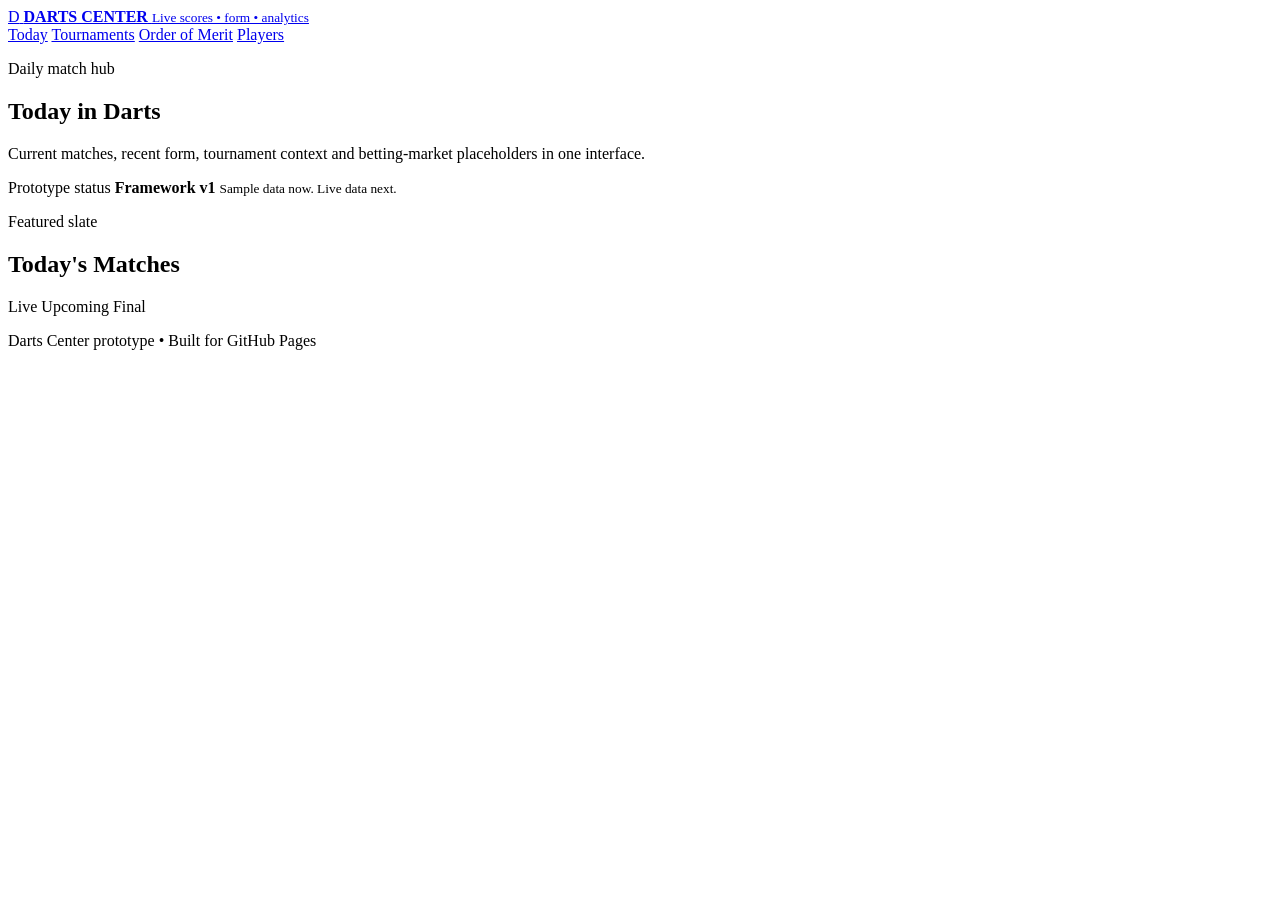
==== index.html @ 0e16e3e3 "Add initial Today dashboard page" ====
<!DOCTYPE html>
<html lang="en">
<head>
  <meta charset="UTF-8" />
  <meta name="viewport" content="width=device-width, initial-scale=1.0" />
  <title>Darts Center</title>
  <link rel="preconnect" href="https://fonts.googleapis.com">
  <link rel="preconnect" href="https://fonts.gstatic.com" crossorigin>
  <link href="https://fonts.googleapis.com/css2?family=Barlow+Condensed:wght@500;600;700;800&family=Inter:wght@400;500;600;700&display=swap" rel="stylesheet">
  <link rel="stylesheet" href="css/style.css" />
</head>
<body>
  <div class="site-shell">
    <header class="topbar">
      <a class="brand" href="index.html">
        <span class="brand-mark">D</span>
        <span>
          <strong>DARTS CENTER</strong>
          <small>Live scores • form • analytics</small>
        </span>
      </a>
      <nav class="main-nav" aria-label="Primary">
        <a class="active" href="index.html">Today</a>
        <a href="tournaments.html">Tournaments</a>
        <a href="rankings.html">Order of Merit</a>
        <a href="players.html">Players</a>
      </nav>
    </header>

    <main>
      <section class="hero">
        <div>
          <p class="eyebrow">Daily match hub</p>
          <h1>Today in Darts</h1>
          <p class="hero-copy">Current matches, recent form, tournament context and betting-market placeholders in one interface.</p>
        </div>
        <div class="hero-panel">
          <span class="hero-label">Prototype status</span>
          <strong>Framework v1</strong>
          <small>Sample data now. Live data next.</small>
        </div>
      </section>

      <section class="summary-strip" id="summaryStrip"></section>

      <section class="section-heading">
        <div>
          <p class="eyebrow">Featured slate</p>
          <h2>Today's Matches</h2>
        </div>
        <div class="legend">
          <span><i class="dot live"></i> Live</span>
          <span><i class="dot upcoming"></i> Upcoming</span>
          <span><i class="dot final"></i> Final</span>
        </div>
      </section>

      <section id="matchesContainer" class="matches-grid" aria-live="polite"></section>
    </main>

    <footer class="footer">
      <p>Darts Center prototype • Built for GitHub Pages</p>
    </footer>
  </div>

  <script src="js/data.js"></script>
  <script src="js/app.js"></script>
</body>
</html>
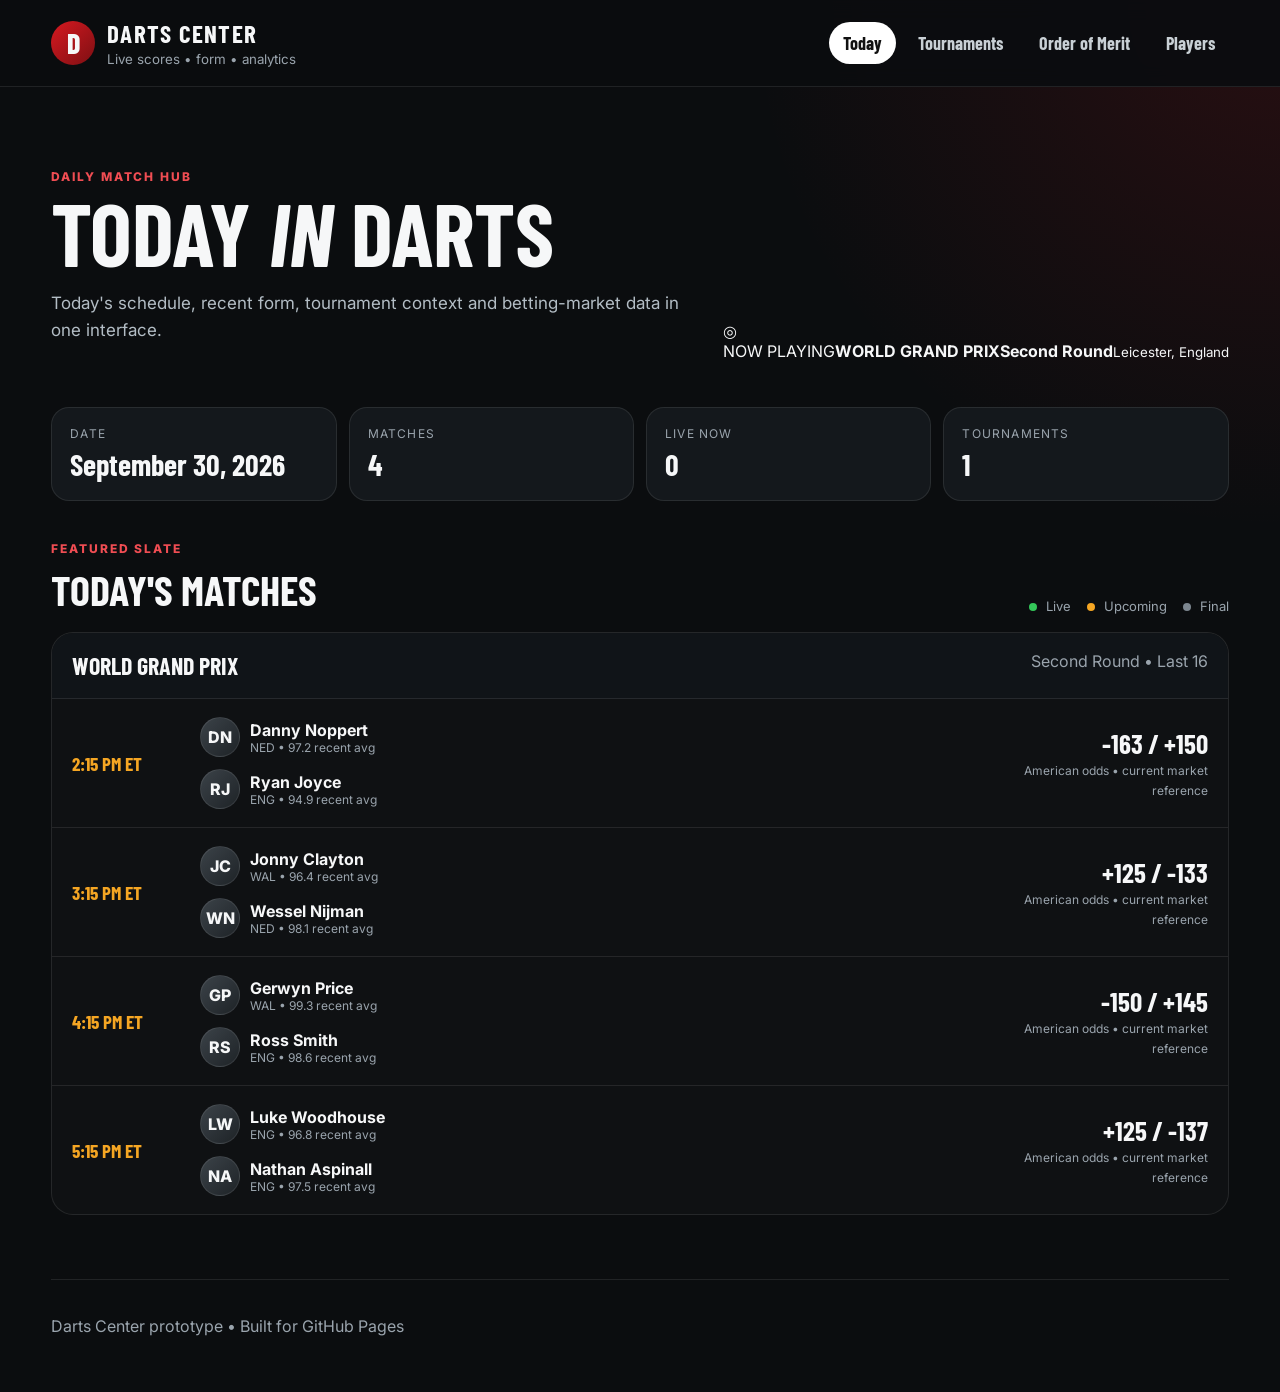
==== commit a6ebad58: "Upgrade Today page broadcast layout" ====
--- a/index.html
+++ b/index.html
@@ -1,69 +1,5 @@
 <!DOCTYPE html>
-<html lang="en">
-<head>
-  <meta charset="UTF-8" />
-  <meta name="viewport" content="width=device-width, initial-scale=1.0" />
-  <title>Darts Center</title>
-  <link rel="preconnect" href="https://fonts.googleapis.com">
-  <link rel="preconnect" href="https://fonts.gstatic.com" crossorigin>
-  <link href="https://fonts.googleapis.com/css2?family=Barlow+Condensed:wght@500;600;700;800&family=Inter:wght@400;500;600;700&display=swap" rel="stylesheet">
-  <link rel="stylesheet" href="css/style.css" />
-</head>
-<body>
-  <div class="site-shell">
-    <header class="topbar">
-      <a class="brand" href="index.html">
-        <span class="brand-mark">D</span>
-        <span>
-          <strong>DARTS CENTER</strong>
-          <small>Live scores • form • analytics</small>
-        </span>
-      </a>
-      <nav class="main-nav" aria-label="Primary">
-        <a class="active" href="index.html">Today</a>
-        <a href="tournaments.html">Tournaments</a>
-        <a href="rankings.html">Order of Merit</a>
-        <a href="players.html">Players</a>
-      </nav>
-    </header>
-
-    <main>
-      <section class="hero">
-        <div>
-          <p class="eyebrow">Daily match hub</p>
-          <h1>Today in Darts</h1>
-          <p class="hero-copy">Current matches, recent form, tournament context and betting-market placeholders in one interface.</p>
-        </div>
-        <div class="hero-panel">
-          <span class="hero-label">Prototype status</span>
-          <strong>Framework v1</strong>
-          <small>Sample data now. Live data next.</small>
-        </div>
-      </section>
-
-      <section class="summary-strip" id="summaryStrip"></section>
-
-      <section class="section-heading">
-        <div>
-          <p class="eyebrow">Featured slate</p>
-          <h2>Today's Matches</h2>
-        </div>
-        <div class="legend">
-          <span><i class="dot live"></i> Live</span>
-          <span><i class="dot upcoming"></i> Upcoming</span>
-          <span><i class="dot final"></i> Final</span>
-        </div>
-      </section>
-
-      <section id="matchesContainer" class="matches-grid" aria-live="polite"></section>
-    </main>
-
-    <footer class="footer">
-      <p>Darts Center prototype • Built for GitHub Pages</p>
-    </footer>
-  </div>
-
-  <script src="js/data.js"></script>
-  <script src="js/app.js"></script>
-</body>
-</html>
+<html lang="en"><head><meta charset="UTF-8"><meta name="viewport" content="width=device-width,initial-scale=1.0"><title>Darts Center</title><link rel="preconnect" href="https://fonts.googleapis.com"><link rel="preconnect" href="https://fonts.gstatic.com" crossorigin><link href="https://fonts.googleapis.com/css2?family=Barlow+Condensed:wght@500;600;700;800&family=Inter:wght@400;500;600;700&display=swap" rel="stylesheet"><link rel="stylesheet" href="css/style.css"></head>
+<body><div class="site-shell"><header class="topbar"><a class="brand" href="index.html"><span class="brand-mark">D</span><span><strong>DARTS CENTER</strong><small>Live scores • form • analytics</small></span></a><nav class="main-nav"><a class="active" href="index.html">Today</a><a href="tournaments.html">Tournaments</a><a href="rankings.html">Order of Merit</a><a href="players.html">Players</a></nav></header>
+<main><section class="hero hero-upgraded"><div class="hero-copy-block"><p class="eyebrow">Daily match hub</p><h1>Today <em>in</em> Darts</h1><p class="hero-copy">Today's schedule, recent form, tournament context and betting-market data in one interface.</p></div><div class="event-card"><div class="event-icon">◎</div><div><span>NOW PLAYING</span><strong>WORLD GRAND PRIX</strong><b>Second Round</b><small>Leicester, England</small></div></div></section>
+<section class="summary-strip" id="summaryStrip"></section><section class="section-heading"><div><p class="eyebrow">Featured slate</p><h2>Today's Matches</h2></div><div class="legend"><span><i class="dot live"></i> Live</span><span><i class="dot upcoming"></i> Upcoming</span><span><i class="dot final"></i> Final</span></div></section><section id="matchesContainer" class="matches-grid" aria-live="polite"></section></main><footer class="footer"><p>Darts Center prototype • Built for GitHub Pages</p></footer></div><script src="js/data.js"></script><script src="js/app.js"></script></body></html>
--- a/css/style.css
+++ b/css/style.css
@@ -0,0 +1,24 @@
+:root {
+  --bg: #0b0d0f; --panel: #14181c; --panel-2: #1a2025; --text: #f6f7f8; --muted: #9aa4ad;
+  --red: #d71920; --green: #34c759; --amber: #f5a623; --line: rgba(255,255,255,0.09);
+}
+* { box-sizing: border-box; }
+body { margin:0; background: radial-gradient(circle at top right, rgba(215,25,32,.14), transparent 28%), var(--bg); color:var(--text); font-family:Inter, sans-serif; }
+a { color:inherit; text-decoration:none; }.site-shell { min-height:100vh; }
+.topbar { position:sticky; top:0; z-index:10; display:flex; justify-content:space-between; gap:28px; align-items:center; padding:18px 4vw; background:rgba(11,13,15,.94); backdrop-filter:blur(10px); border-bottom:1px solid var(--line); }
+.brand { display:flex; align-items:center; gap:12px; }.brand-mark { display:grid; place-items:center; width:44px; height:44px; border-radius:50%; background:linear-gradient(135deg,var(--red),#7d0f13); font-family:'Barlow Condensed'; font-size:28px; font-weight:800; }
+.brand strong { display:block; font-family:'Barlow Condensed'; font-size:25px; letter-spacing:.05em; }.brand small { color:var(--muted); }
+.main-nav { display:flex; gap:8px; flex-wrap:wrap; }.main-nav a { padding:10px 14px; border-radius:999px; color:#c9d0d5; font-family:'Barlow Condensed'; font-weight:700; font-size:18px; }.main-nav a:hover,.main-nav a.active { background:#fff; color:#111; }
+main { width:min(1180px,92vw); margin:0 auto; padding:48px 0 64px; }.hero { display:grid; grid-template-columns:1fr auto; gap:28px; align-items:end; padding:34px 0 28px; }
+.eyebrow { margin:0 0 8px; color:#f04d53; text-transform:uppercase; letter-spacing:.16em; font-size:12px; font-weight:800; } h1,h2,h3 { font-family:'Barlow Condensed'; margin:0; } h1 { font-size:clamp(48px,8vw,88px); line-height:.92; text-transform:uppercase; } h2 { font-size:42px; text-transform:uppercase; }
+.hero-copy { max-width:720px; color:#b3bdc5; font-size:17px; line-height:1.6; }.hero-panel { min-width:220px; padding:20px; border:1px solid var(--line); border-radius:20px; background:linear-gradient(145deg,#171c20,#101316); box-shadow:0 20px 60px rgba(0,0,0,.25); }.hero-panel span,.hero-panel small { display:block; color:var(--muted); }.hero-panel strong { display:block; margin:6px 0; font-size:22px; }
+.summary-strip { display:grid; grid-template-columns:repeat(4,1fr); gap:12px; margin:18px 0 40px; }.summary-card { padding:18px; background:var(--panel); border:1px solid var(--line); border-radius:18px; }.summary-card span { display:block; color:var(--muted); font-size:12px; text-transform:uppercase; letter-spacing:.1em; }.summary-card strong { display:block; margin-top:5px; font-family:'Barlow Condensed'; font-size:30px; }
+.section-heading { display:flex; justify-content:space-between; align-items:end; gap:20px; margin-bottom:18px; }.legend { display:flex; gap:16px; color:var(--muted); font-size:13px; }.dot { display:inline-block; width:8px; height:8px; border-radius:50%; margin-right:5px; }.dot.live{background:var(--green)}.dot.upcoming{background:var(--amber)}.dot.final{background:#7d8790}
+.matches-grid { display:grid; gap:18px; }.tournament-block { background:rgba(255,255,255,.02); border:1px solid var(--line); border-radius:22px; overflow:hidden; }.tournament-head { display:flex; justify-content:space-between; gap:20px; padding:18px 20px; background:#101418; border-bottom:1px solid var(--line); }.tournament-head strong { font-family:'Barlow Condensed'; font-size:24px; text-transform:uppercase; }.tournament-head span { color:var(--muted); }
+.match-card { display:grid; grid-template-columns:110px 1fr 190px; gap:18px; align-items:center; padding:18px 20px; border-top:1px solid var(--line); transition:.2s ease; cursor:pointer; }.match-card:first-of-type { border-top:0; }.match-card:hover { background:rgba(255,255,255,.035); }.match-card.open { background:rgba(255,255,255,.025); }
+.status { font-family:'Barlow Condensed'; font-size:19px; font-weight:700; text-transform:uppercase; }.status.live{color:var(--green)}.status.upcoming{color:var(--amber)}.status.final{color:#aab2b8}.players { display:grid; gap:12px; }.player-row { display:grid; grid-template-columns:40px 1fr auto; align-items:center; gap:10px; }.avatar { width:40px; height:40px; border-radius:50%; display:grid; place-items:center; background:linear-gradient(135deg,#3b4248,#1e2327); font-weight:800; border:1px solid var(--line); }.player-name { font-weight:700; }.player-meta { color:var(--muted); font-size:12px; }.score { font-family:'Barlow Condensed'; font-size:28px; font-weight:800; }.market { text-align:right; }.market strong { display:block; font-family:'Barlow Condensed'; font-size:27px; }.market span { color:var(--muted); font-size:12px; }
+.details { grid-column:1/-1; display:none; margin-top:10px; padding:20px; border-radius:18px; background:linear-gradient(145deg,#171d22,#111519); border:1px solid var(--line); }.match-card.open .details { display:block; animation:reveal .2s ease; } @keyframes reveal { from { opacity:0; transform:translateY(-5px) } to { opacity:1; transform:none } }
+.trend-panel { margin-bottom:18px; }.trend-head { display:flex; justify-content:space-between; gap:16px; align-items:end; margin-bottom:10px; }.trend-kicker { color:#ef4b52; font-size:10px; letter-spacing:.16em; font-weight:800; }.trend-head h3 { font-size:27px; text-transform:uppercase; }.trend-note { color:var(--muted); font-size:11px; }.chart-wrap { width:100%; height:260px; border-radius:14px; background:#0d1114; border:1px solid var(--line); overflow:hidden; padding:4px; }.chart-wrap canvas { width:100%; height:260px; display:block; }.chart-legend { display:flex; gap:20px; margin-top:10px; color:#bac2c8; font-size:12px; }.series-dot { display:inline-block; width:9px; height:9px; border-radius:50%; margin-right:6px; }.series-one { background:#ef3e46; }.series-two { background:#f2c14e; }
+.form-grid { display:grid; grid-template-columns:repeat(2,1fr); gap:18px; }.form-box { padding:14px; border:1px solid var(--line); border-radius:14px; }.form-box h4 { margin:0 0 10px; }.form-line { display:flex; gap:7px; flex-wrap:wrap; }.pill { padding:7px 9px; border-radius:999px; background:#0f1215; border:1px solid var(--line); font-size:12px; }
+.footer { width:min(1180px,92vw); margin:0 auto; padding:20px 0 40px; color:var(--muted); border-top:1px solid var(--line); }.placeholder { padding:44px 0; }.placeholder-card { padding:28px; border:1px dashed rgba(255,255,255,.2); border-radius:18px; color:var(--muted); background:rgba(255,255,255,.02); }
+@media (max-width:780px){.topbar{align-items:flex-start;flex-direction:column}.hero{grid-template-columns:1fr}.summary-strip{grid-template-columns:repeat(2,1fr)}.match-card{grid-template-columns:80px 1fr}.market{grid-column:2;text-align:left}.form-grid{grid-template-columns:1fr}.section-heading{align-items:flex-start;flex-direction:column}.legend{flex-wrap:wrap}.trend-head{align-items:flex-start;flex-direction:column}}
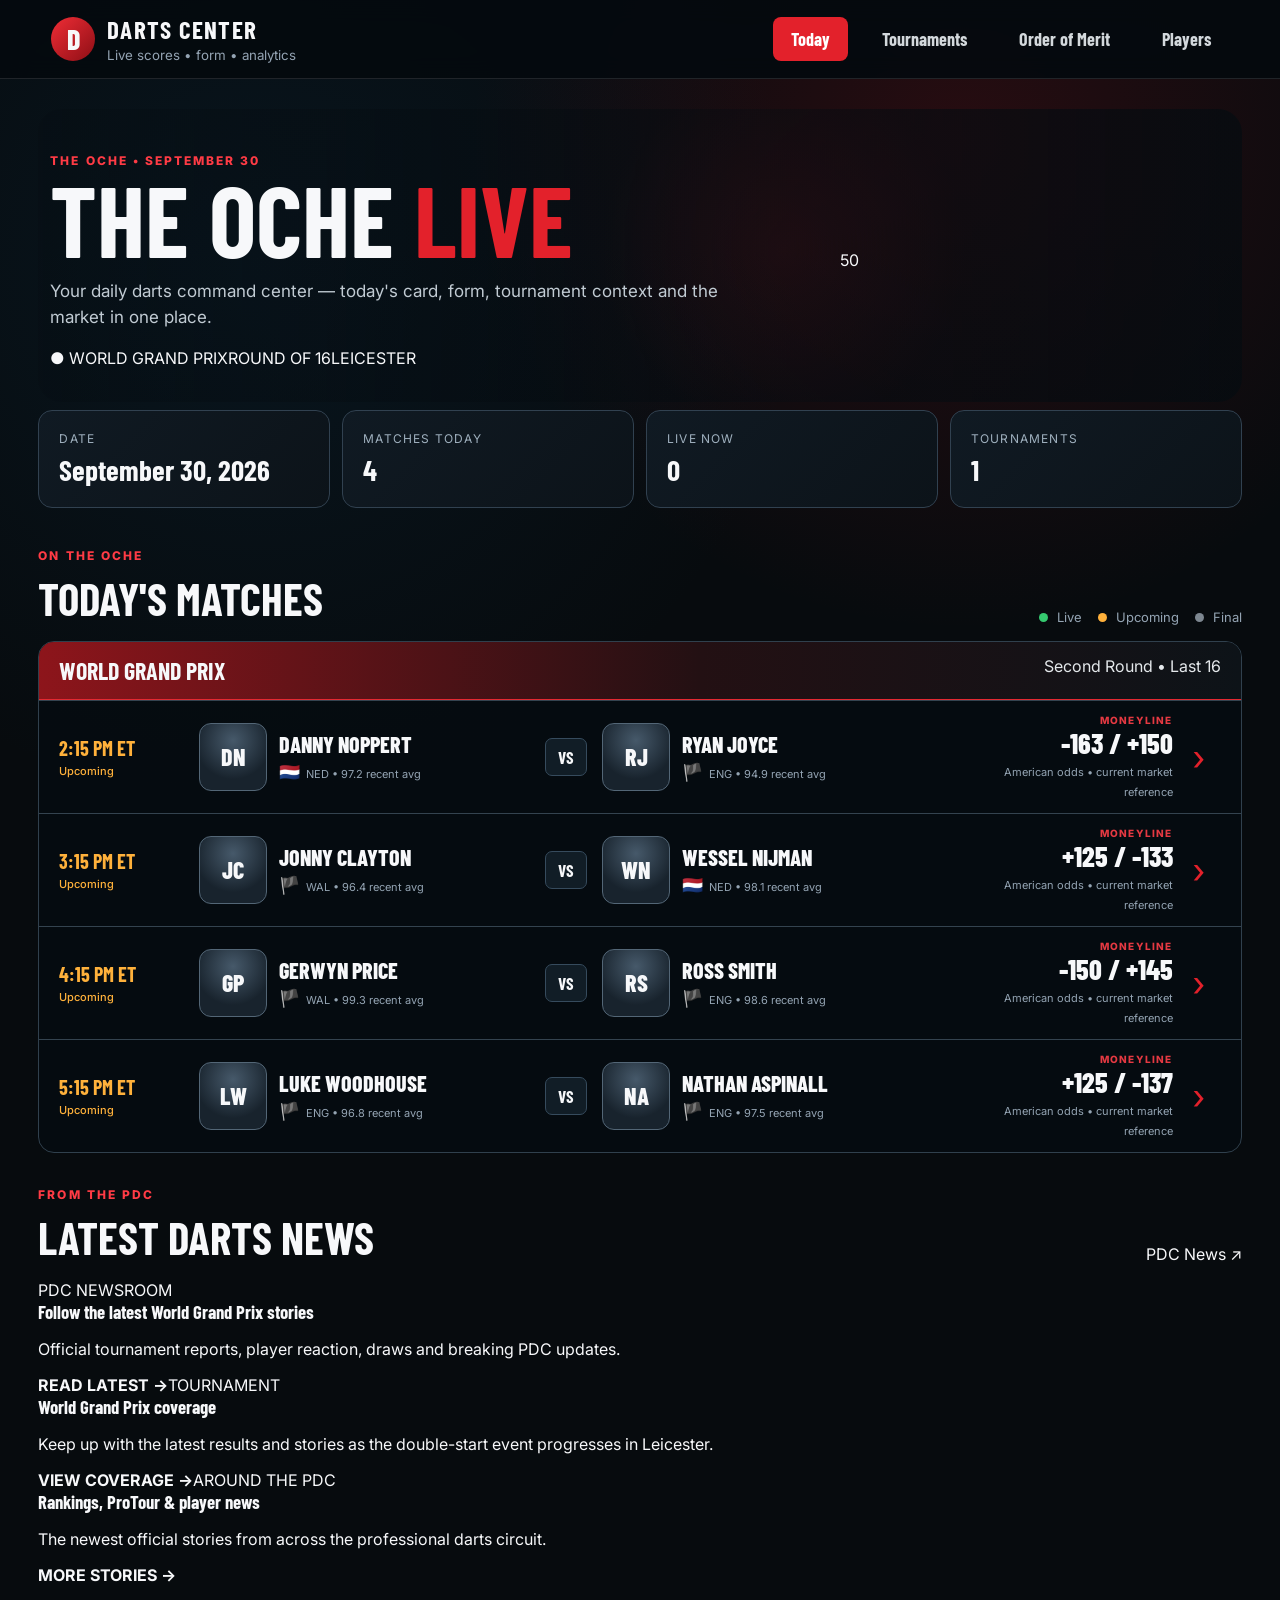
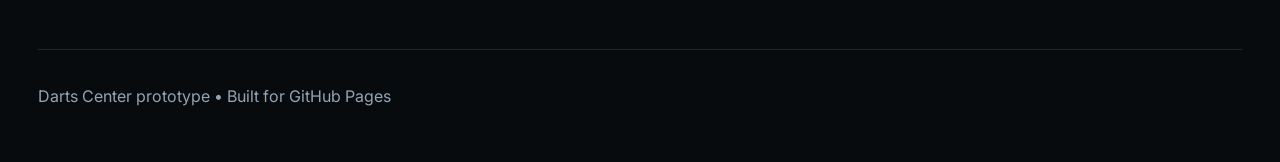
==== commit a6c4d7ee: "Refresh home page with dartboard styling, date selector and PDC news" ====
--- a/index.html
+++ b/index.html
@@ -1,5 +1,7 @@
 <!DOCTYPE html>
 <html lang="en"><head><meta charset="UTF-8"><meta name="viewport" content="width=device-width,initial-scale=1.0"><title>Darts Center</title><link rel="preconnect" href="https://fonts.googleapis.com"><link rel="preconnect" href="https://fonts.gstatic.com" crossorigin><link href="https://fonts.googleapis.com/css2?family=Barlow+Condensed:wght@500;600;700;800&family=Inter:wght@400;500;600;700&display=swap" rel="stylesheet"><link rel="stylesheet" href="css/style.css"></head>
 <body><div class="site-shell"><header class="topbar"><a class="brand" href="index.html"><span class="brand-mark">D</span><span><strong>DARTS CENTER</strong><small>Live scores • form • analytics</small></span></a><nav class="main-nav"><a class="active" href="index.html">Today</a><a href="tournaments.html">Tournaments</a><a href="rankings.html">Order of Merit</a><a href="players.html">Players</a></nav></header>
-<main><section class="hero hero-upgraded"><div class="hero-copy-block"><p class="eyebrow">Daily match hub</p><h1>Today <em>in</em> Darts</h1><p class="hero-copy">Today's schedule, recent form, tournament context and betting-market data in one interface.</p></div><div class="event-card"><div class="event-icon">◎</div><div><span>NOW PLAYING</span><strong>WORLD GRAND PRIX</strong><b>Second Round</b><small>Leicester, England</small></div></div></section>
-<section class="summary-strip" id="summaryStrip"></section><section class="section-heading"><div><p class="eyebrow">Featured slate</p><h2>Today's Matches</h2></div><div class="legend"><span><i class="dot live"></i> Live</span><span><i class="dot upcoming"></i> Upcoming</span><span><i class="dot final"></i> Final</span></div></section><section id="matchesContainer" class="matches-grid" aria-live="polite"></section></main><footer class="footer"><p>Darts Center prototype • Built for GitHub Pages</p></footer></div><script src="js/data.js"></script><script src="js/app.js"></script></body></html>+<main><section class="hero home-hero"><div class="hero-copy-block"><p class="eyebrow">The oche • September 30</p><h1 class="home-title"><span>THE</span> OCHE <em>LIVE</em></h1><p class="hero-copy">Your daily darts command center — today's card, form, tournament context and the market in one place.</p><div class="hero-chips"><span>● WORLD GRAND PRIX</span><span>ROUND OF 16</span><span>LEICESTER</span></div></div><div class="dartboard-art" aria-hidden="true"><div class="dart-ring ring-1"><div class="dart-ring ring-2"><div class="dart-ring ring-3"><div class="bull">50</div></div></div></div></div></section>
+<section class="summary-strip" id="summaryStrip"></section><section class="section-heading"><div><p class="eyebrow">On the oche</p><h2>Today's Matches</h2></div><div class="legend"><span><i class="dot live"></i> Live</span><span><i class="dot upcoming"></i> Upcoming</span><span><i class="dot final"></i> Final</span></div></section><section id="matchesContainer" class="matches-grid" aria-live="polite"></section>
+<section class="news-section"><div class="section-heading"><div><p class="eyebrow">From the PDC</p><h2>Latest Darts News</h2></div><a class="news-all" href="https://www.pdc.tv/news/" target="_blank" rel="noopener">PDC News ↗</a></div><div class="news-grid"><a class="news-card feature-news" href="https://www.pdc.tv/news/" target="_blank" rel="noopener"><span class="news-tag">PDC NEWSROOM</span><h3>Follow the latest World Grand Prix stories</h3><p>Official tournament reports, player reaction, draws and breaking PDC updates.</p><b>READ LATEST →</b></a><a class="news-card" href="https://www.pdc.tv/news/" target="_blank" rel="noopener"><span class="news-tag">TOURNAMENT</span><h3>World Grand Prix coverage</h3><p>Keep up with the latest results and stories as the double-start event progresses in Leicester.</p><b>VIEW COVERAGE →</b></a><a class="news-card" href="https://www.pdc.tv/news/" target="_blank" rel="noopener"><span class="news-tag">AROUND THE PDC</span><h3>Rankings, ProTour & player news</h3><p>The newest official stories from across the professional darts circuit.</p><b>MORE STORIES →</b></a></div></section>
+</main><footer class="footer"><p>Darts Center prototype • Built for GitHub Pages</p></footer></div><script src="js/data.js"></script><script src="js/app.js"></script></body></html>
--- a/css/style.css
+++ b/css/style.css
@@ -1,24 +1 @@
-:root {
-  --bg: #0b0d0f; --panel: #14181c; --panel-2: #1a2025; --text: #f6f7f8; --muted: #9aa4ad;
-  --red: #d71920; --green: #34c759; --amber: #f5a623; --line: rgba(255,255,255,0.09);
-}
-* { box-sizing: border-box; }
-body { margin:0; background: radial-gradient(circle at top right, rgba(215,25,32,.14), transparent 28%), var(--bg); color:var(--text); font-family:Inter, sans-serif; }
-a { color:inherit; text-decoration:none; }.site-shell { min-height:100vh; }
-.topbar { position:sticky; top:0; z-index:10; display:flex; justify-content:space-between; gap:28px; align-items:center; padding:18px 4vw; background:rgba(11,13,15,.94); backdrop-filter:blur(10px); border-bottom:1px solid var(--line); }
-.brand { display:flex; align-items:center; gap:12px; }.brand-mark { display:grid; place-items:center; width:44px; height:44px; border-radius:50%; background:linear-gradient(135deg,var(--red),#7d0f13); font-family:'Barlow Condensed'; font-size:28px; font-weight:800; }
-.brand strong { display:block; font-family:'Barlow Condensed'; font-size:25px; letter-spacing:.05em; }.brand small { color:var(--muted); }
-.main-nav { display:flex; gap:8px; flex-wrap:wrap; }.main-nav a { padding:10px 14px; border-radius:999px; color:#c9d0d5; font-family:'Barlow Condensed'; font-weight:700; font-size:18px; }.main-nav a:hover,.main-nav a.active { background:#fff; color:#111; }
-main { width:min(1180px,92vw); margin:0 auto; padding:48px 0 64px; }.hero { display:grid; grid-template-columns:1fr auto; gap:28px; align-items:end; padding:34px 0 28px; }
-.eyebrow { margin:0 0 8px; color:#f04d53; text-transform:uppercase; letter-spacing:.16em; font-size:12px; font-weight:800; } h1,h2,h3 { font-family:'Barlow Condensed'; margin:0; } h1 { font-size:clamp(48px,8vw,88px); line-height:.92; text-transform:uppercase; } h2 { font-size:42px; text-transform:uppercase; }
-.hero-copy { max-width:720px; color:#b3bdc5; font-size:17px; line-height:1.6; }.hero-panel { min-width:220px; padding:20px; border:1px solid var(--line); border-radius:20px; background:linear-gradient(145deg,#171c20,#101316); box-shadow:0 20px 60px rgba(0,0,0,.25); }.hero-panel span,.hero-panel small { display:block; color:var(--muted); }.hero-panel strong { display:block; margin:6px 0; font-size:22px; }
-.summary-strip { display:grid; grid-template-columns:repeat(4,1fr); gap:12px; margin:18px 0 40px; }.summary-card { padding:18px; background:var(--panel); border:1px solid var(--line); border-radius:18px; }.summary-card span { display:block; color:var(--muted); font-size:12px; text-transform:uppercase; letter-spacing:.1em; }.summary-card strong { display:block; margin-top:5px; font-family:'Barlow Condensed'; font-size:30px; }
-.section-heading { display:flex; justify-content:space-between; align-items:end; gap:20px; margin-bottom:18px; }.legend { display:flex; gap:16px; color:var(--muted); font-size:13px; }.dot { display:inline-block; width:8px; height:8px; border-radius:50%; margin-right:5px; }.dot.live{background:var(--green)}.dot.upcoming{background:var(--amber)}.dot.final{background:#7d8790}
-.matches-grid { display:grid; gap:18px; }.tournament-block { background:rgba(255,255,255,.02); border:1px solid var(--line); border-radius:22px; overflow:hidden; }.tournament-head { display:flex; justify-content:space-between; gap:20px; padding:18px 20px; background:#101418; border-bottom:1px solid var(--line); }.tournament-head strong { font-family:'Barlow Condensed'; font-size:24px; text-transform:uppercase; }.tournament-head span { color:var(--muted); }
-.match-card { display:grid; grid-template-columns:110px 1fr 190px; gap:18px; align-items:center; padding:18px 20px; border-top:1px solid var(--line); transition:.2s ease; cursor:pointer; }.match-card:first-of-type { border-top:0; }.match-card:hover { background:rgba(255,255,255,.035); }.match-card.open { background:rgba(255,255,255,.025); }
-.status { font-family:'Barlow Condensed'; font-size:19px; font-weight:700; text-transform:uppercase; }.status.live{color:var(--green)}.status.upcoming{color:var(--amber)}.status.final{color:#aab2b8}.players { display:grid; gap:12px; }.player-row { display:grid; grid-template-columns:40px 1fr auto; align-items:center; gap:10px; }.avatar { width:40px; height:40px; border-radius:50%; display:grid; place-items:center; background:linear-gradient(135deg,#3b4248,#1e2327); font-weight:800; border:1px solid var(--line); }.player-name { font-weight:700; }.player-meta { color:var(--muted); font-size:12px; }.score { font-family:'Barlow Condensed'; font-size:28px; font-weight:800; }.market { text-align:right; }.market strong { display:block; font-family:'Barlow Condensed'; font-size:27px; }.market span { color:var(--muted); font-size:12px; }
-.details { grid-column:1/-1; display:none; margin-top:10px; padding:20px; border-radius:18px; background:linear-gradient(145deg,#171d22,#111519); border:1px solid var(--line); }.match-card.open .details { display:block; animation:reveal .2s ease; } @keyframes reveal { from { opacity:0; transform:translateY(-5px) } to { opacity:1; transform:none } }
-.trend-panel { margin-bottom:18px; }.trend-head { display:flex; justify-content:space-between; gap:16px; align-items:end; margin-bottom:10px; }.trend-kicker { color:#ef4b52; font-size:10px; letter-spacing:.16em; font-weight:800; }.trend-head h3 { font-size:27px; text-transform:uppercase; }.trend-note { color:var(--muted); font-size:11px; }.chart-wrap { width:100%; height:260px; border-radius:14px; background:#0d1114; border:1px solid var(--line); overflow:hidden; padding:4px; }.chart-wrap canvas { width:100%; height:260px; display:block; }.chart-legend { display:flex; gap:20px; margin-top:10px; color:#bac2c8; font-size:12px; }.series-dot { display:inline-block; width:9px; height:9px; border-radius:50%; margin-right:6px; }.series-one { background:#ef3e46; }.series-two { background:#f2c14e; }
-.form-grid { display:grid; grid-template-columns:repeat(2,1fr); gap:18px; }.form-box { padding:14px; border:1px solid var(--line); border-radius:14px; }.form-box h4 { margin:0 0 10px; }.form-line { display:flex; gap:7px; flex-wrap:wrap; }.pill { padding:7px 9px; border-radius:999px; background:#0f1215; border:1px solid var(--line); font-size:12px; }
-.footer { width:min(1180px,92vw); margin:0 auto; padding:20px 0 40px; color:var(--muted); border-top:1px solid var(--line); }.placeholder { padding:44px 0; }.placeholder-card { padding:28px; border:1px dashed rgba(255,255,255,.2); border-radius:18px; color:var(--muted); background:rgba(255,255,255,.02); }
-@media (max-width:780px){.topbar{align-items:flex-start;flex-direction:column}.hero{grid-template-columns:1fr}.summary-strip{grid-template-columns:repeat(2,1fr)}.match-card{grid-template-columns:80px 1fr}.market{grid-column:2;text-align:left}.form-grid{grid-template-columns:1fr}.section-heading{align-items:flex-start;flex-direction:column}.legend{flex-wrap:wrap}.trend-head{align-items:flex-start;flex-direction:column}}
+:root{--bg:#070b0e;--panel:#101820;--panel-2:#15202a;--text:#f7f8fa;--muted:#94a4b3;--red:#e3212b;--green:#35c96f;--amber:#ffb13b;--line:rgba(255,255,255,.11)}*{box-sizing:border-box}body{margin:0;background:radial-gradient(circle at 75% 8%,rgba(185,19,30,.18),transparent 26%),radial-gradient(circle at 20% 15%,rgba(12,58,88,.22),transparent 30%),var(--bg);color:var(--text);font-family:Inter,sans-serif}a{color:inherit;text-decoration:none}.site-shell{min-height:100vh}.topbar{position:sticky;top:0;z-index:10;display:flex;justify-content:space-between;align-items:center;padding:14px 4vw;background:rgba(5,10,14,.94);backdrop-filter:blur(12px);border-bottom:1px solid var(--line)}.brand{display:flex;align-items:center;gap:12px}.brand-mark{display:grid;place-items:center;width:44px;height:44px;border-radius:50%;background:linear-gradient(135deg,#f02d36,#8d0e15);font:800 28px 'Barlow Condensed'}.brand strong{display:block;font:700 25px 'Barlow Condensed';letter-spacing:.05em}.brand small{color:var(--muted)}.main-nav{display:flex;gap:16px}.main-nav a{padding:11px 18px;border-radius:8px;color:#d3d8dc;font:700 18px 'Barlow Condensed'}.main-nav a:hover,.main-nav a.active{background:var(--red);color:white}main{width:min(1380px,94vw);margin:auto;padding:30px 0 64px}.hero{display:grid;grid-template-columns:1fr 390px;gap:34px;align-items:center;padding:44px 12px 34px;min-height:270px;position:relative}.hero:before{content:'';position:absolute;inset:0;border-radius:24px;background:linear-gradient(90deg,rgba(6,12,17,.25),rgba(6,12,17,.75)),radial-gradient(circle at 62% 48%,rgba(227,33,43,.16),transparent 24%);z-index:-1}.eyebrow{margin:0 0 8px;color:#ff3b45;text-transform:uppercase;letter-spacing:.17em;font-size:12px;font-weight:800}h1,h2,h3{font-family:'Barlow Condensed';margin:0}h1{font-size:clamp(60px,8vw,100px);line-height:.85;text-transform:uppercase}h1 em{font-style:normal;color:var(--red)}h2{font-size:45px;text-transform:uppercase}.hero-copy{max-width:720px;color:#c1cbd3;font-size:17px;line-height:1.55}.hero-panel{min-width:220px;padding:22px;border:1px solid #405365;border-radius:18px;background:linear-gradient(135deg,rgba(16,28,39,.96),rgba(8,14,20,.96))}.hero-panel span,.hero-panel small{display:block;color:var(--muted)}.hero-panel strong{display:block;margin:5px 0;font:800 27px 'Barlow Condensed'}.event-card{display:flex;align-items:center;gap:18px;padding:24px;border:1px solid #405365;border-radius:18px;background:linear-gradient(135deg,rgba(16,28,39,.96),rgba(8,14,20,.96))}.event-icon{font-size:52px}.event-card span,.event-card small{display:block;color:var(--muted);font-size:12px}.event-card strong{display:block;font:800 29px 'Barlow Condensed'}.event-card b{display:block;font-weight:500;margin:3px 0 8px}.summary-strip{display:grid;grid-template-columns:repeat(4,1fr);gap:12px;margin:8px 0 40px}.summary-card{padding:20px;background:linear-gradient(135deg,#101a23,#0c1319);border:1px solid #314150;border-radius:14px}.summary-card span,.control-stat span{display:block;color:#9fb0be;font-size:12px;text-transform:uppercase;letter-spacing:.1em}.summary-card strong{display:block;margin-top:6px;font:700 29px 'Barlow Condensed'}.section-heading{display:flex;justify-content:space-between;align-items:end;gap:20px;margin:34px 0 16px}.legend{display:flex;gap:16px;color:var(--muted);font-size:13px}.dot{display:inline-block;width:9px;height:9px;border-radius:50%;margin-right:5px}.dot.live{background:var(--green)}.dot.upcoming{background:var(--amber)}.dot.final{background:#7d8790}.matches-grid{display:grid;gap:18px}.tournament-block{background:rgba(6,12,17,.8);border:1px solid #30404d;border-radius:16px;overflow:hidden}.tournament-head{display:flex;justify-content:space-between;padding:14px 20px;background:linear-gradient(90deg,#8d151b,#231013 55%,#0d1318);border-bottom:1px solid #e32932}.tournament-head strong{font:700 24px 'Barlow Condensed';text-transform:uppercase}.tournament-head span{color:#e4e8eb}.match-card{display:grid;grid-template-columns:120px 1fr 220px 28px;gap:20px;align-items:center;padding:13px 20px;border-top:1px solid #34434f;transition:.2s;cursor:pointer}.match-card:hover{background:linear-gradient(90deg,rgba(24,48,66,.5),rgba(227,33,43,.04))}.status{font:700 20px 'Barlow Condensed';text-transform:uppercase;color:var(--amber)}.status small{display:block;margin-top:4px;font:500 11px Inter;text-transform:none}.status.live{color:var(--green)}.status.final{color:#aab2b8}.players{display:grid;grid-template-columns:1fr 42px 1fr;gap:15px;align-items:center}.player-row{display:grid;grid-template-columns:68px 1fr auto;align-items:center;gap:12px}.portrait-placeholder{width:68px;height:68px;border-radius:12px;display:grid;place-items:center;background:radial-gradient(circle at 50% 25%,#46596a,#18232d 65%);border:1px solid #536676}.portrait-placeholder span{font:800 24px 'Barlow Condensed'}.player-name{font:800 22px 'Barlow Condensed';text-transform:uppercase}.player-meta{color:var(--muted);font-size:11px;margin-top:5px}.flag{font-size:17px;margin-right:6px}.versus{display:grid;place-items:center;height:38px;border:1px solid #364b5d;border-radius:7px;font:700 17px 'Barlow Condensed';background:#111d26}.market{text-align:right}.market-label{display:block!important;color:#e53942!important;font-weight:800!important;font-size:10px!important;letter-spacing:.12em}.market strong{display:block;font:800 28px 'Barlow Condensed'}.market span{color:var(--muted);font-size:11px}.open-arrow{font-size:36px;color:var(--red)}.details{grid-column:1/-1;display:none;margin:10px 0;padding:20px;border-radius:15px;background:linear-gradient(145deg,#14212b,#0d141a);border:1px solid var(--line)}.match-card.open .details{display:block}.trend-panel{margin-bottom:18px}.trend-head{display:flex;justify-content:space-between;align-items:end;margin-bottom:10px}.trend-kicker{color:#ef4b52;font-size:10px;letter-spacing:.16em;font-weight:800}.trend-head h3{font-size:27px;text-transform:uppercase}.trend-note{color:var(--muted);font-size:11px}.chart-wrap{height:260px;border-radius:14px;background:#091015;border:1px solid var(--line);padding:4px}.chart-wrap canvas{width:100%;height:260px}.chart-legend{display:flex;gap:20px;margin-top:10px;color:#bac2c8;font-size:12px}.series-dot{display:inline-block;width:9px;height:9px;border-radius:50%;margin-right:6px}.series-one{background:#ef3e46}.series-two{background:#f2c14e}.form-grid{display:grid;grid-template-columns:repeat(2,1fr);gap:18px}.form-box{padding:14px;border:1px solid var(--line);border-radius:14px}.form-box h4{margin:0 0 10px}.form-line{display:flex;gap:7px;flex-wrap:wrap}.pill{padding:7px 9px;border-radius:999px;background:#091015;border:1px solid var(--line);font-size:12px}.control-bar{display:grid;grid-template-columns:2fr 1fr 1fr;gap:14px;padding:18px;border:1px solid #30404d;border-radius:16px;background:#0c141a}.control-bar label{color:var(--muted);font-size:11px;text-transform:uppercase;letter-spacing:.1em}.control-bar select,.player-tools input,.player-tools select{width:100%;margin-top:7px;padding:13px 14px;border-radius:9px;border:1px solid #405365;background:#111c24;color:white;font:600 15px Inter}.control-stat{padding:7px 12px;border-left:1px solid var(--line)}.control-stat strong{display:block;margin-top:7px;font:700 21px 'Barlow Condensed'}.data-badge{padding:8px 11px;border:1px solid #405365;border-radius:999px;color:var(--muted);font-size:11px}.bracket-scroll{overflow-x:auto;padding-bottom:15px}.bracket{min-width:1050px;display:grid;grid-template-columns:repeat(4,1fr);gap:28px;padding:24px;border:1px solid #30404d;border-radius:16px;background:#091015}.bracket-round h3{color:#ff3b45;text-transform:uppercase;font-size:22px;margin-bottom:18px}.bracket-match{display:grid;margin-bottom:18px;border:1px solid #3b4d5b;border-radius:10px;overflow:hidden;background:#111a21}.bracket-match span{padding:13px 14px;font-weight:700}.bracket-match span+span{border-top:1px solid #34434f}.bracket-spaced .bracket-match{margin:54px 0 88px}.bracket-final{display:flex;flex-direction:column;justify-content:center}.muted-match{color:#83919c}.champion{border-color:#9d252b;box-shadow:0 0 30px rgba(227,33,43,.12)}.ranking-board{border:1px solid #30404d;border-radius:16px;overflow:hidden;background:#091015}.ranking-head,.ranking-row{display:grid;grid-template-columns:90px 1.5fr .7fr 1fr;gap:20px;align-items:center;padding:16px 22px}.ranking-head{background:#111b23;color:#8798a6;text-transform:uppercase;font-size:11px;letter-spacing:.1em}.ranking-row{border-top:1px solid #283641;transition:.15s}.ranking-row:hover{background:#121f29}.ranking-row>strong{font:800 29px 'Barlow Condensed';color:#ff3b45}.ranking-row>b{text-align:right;font:700 20px 'Barlow Condensed'}.rank-player{display:flex;align-items:center;gap:13px;font:700 21px 'Barlow Condensed'}.rank-player i{display:grid;place-items:center;width:40px;height:40px;border-radius:50%;background:#263744;font-style:normal;font-size:13px}.source-hint{color:var(--muted);font-size:11px}.player-tools{display:grid;grid-template-columns:2fr 1fr;gap:14px;margin-bottom:20px}.player-directory{display:grid;grid-template-columns:repeat(3,1fr);gap:14px}.player-profile-card{display:flex;align-items:center;gap:18px;padding:20px;border:1px solid #30404d;border-radius:14px;background:linear-gradient(135deg,#101a22,#0a1116);transition:.15s}.player-profile-card:hover{transform:translateY(-2px);border-color:#5c7182}.profile-avatar{display:grid;place-items:center;min-width:70px;height:82px;border-radius:12px;background:radial-gradient(circle at 50% 25%,#45596a,#16222b);font:800 25px 'Barlow Condensed'}.profile-rank{color:#ff3b45;font-size:10px;text-transform:uppercase;letter-spacing:.1em}.player-profile-card h3{font-size:28px;text-transform:uppercase}.player-profile-card p{margin:4px 0 0;color:var(--muted);font-size:12px}.footer{width:min(1380px,94vw);margin:auto;padding:20px 0 40px;color:var(--muted);border-top:1px solid var(--line)}@media(max-width:900px){.hero{grid-template-columns:1fr}.summary-strip{grid-template-columns:repeat(2,1fr)}.match-card{grid-template-columns:90px 1fr}.market,.open-arrow{grid-column:2;text-align:left}.players{grid-template-columns:1fr}.form-grid{grid-template-columns:1fr}.control-bar{grid-template-columns:1fr}.player-directory{grid-template-columns:repeat(2,1fr)}}@media(max-width:650px){.topbar{align-items:flex-start;flex-direction:column}.main-nav{gap:4px;flex-wrap:wrap}.hero{padding-top:25px}.section-heading{align-items:flex-start;flex-direction:column}.summary-strip{grid-template-columns:1fr 1fr}.player-row{grid-template-columns:52px 1fr}.portrait-placeholder{width:52px;height:52px}.match-card{grid-template-columns:1fr}.status,.market,.open-arrow{grid-column:1}.ranking-head,.ranking-row{grid-template-columns:45px 1fr 100px}.ranking-head span:nth-child(3),.ranking-row>span:nth-child(3){display:none}.player-tools,.player-directory{grid-template-columns:1fr}}
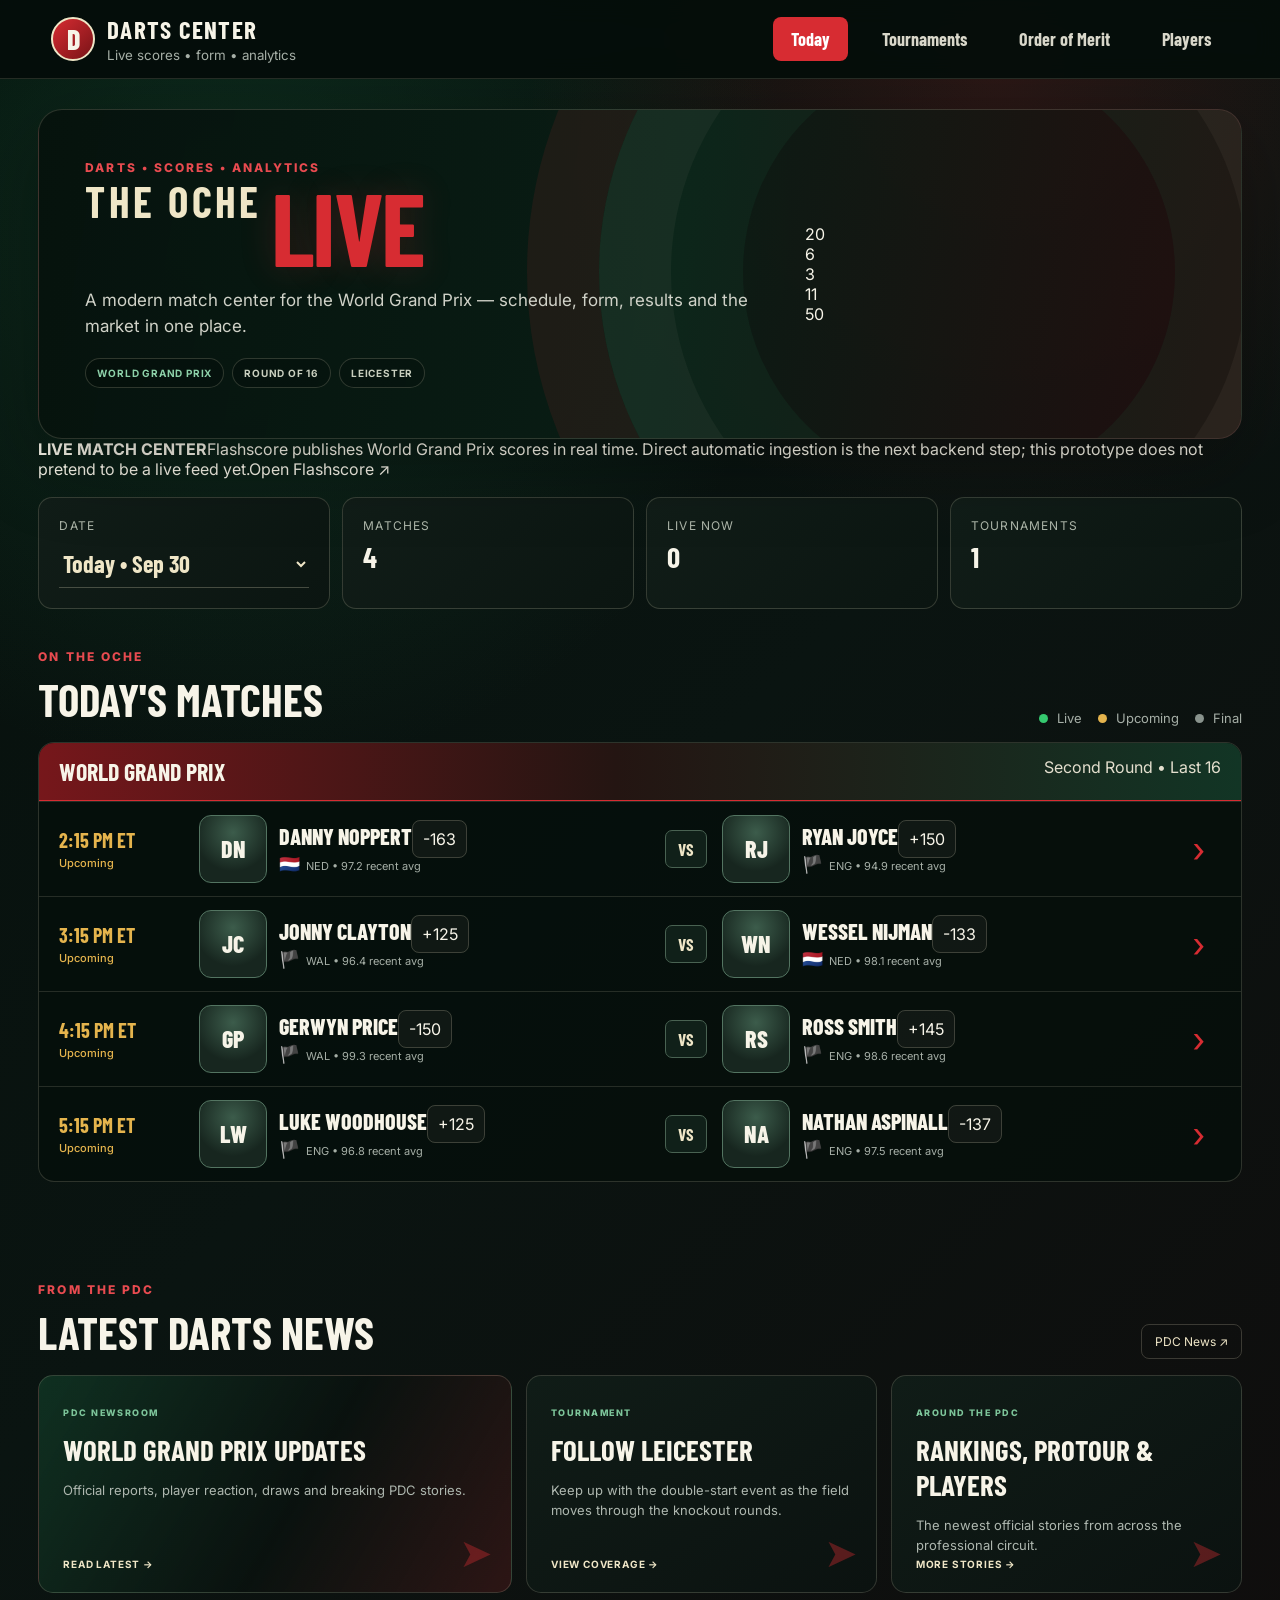
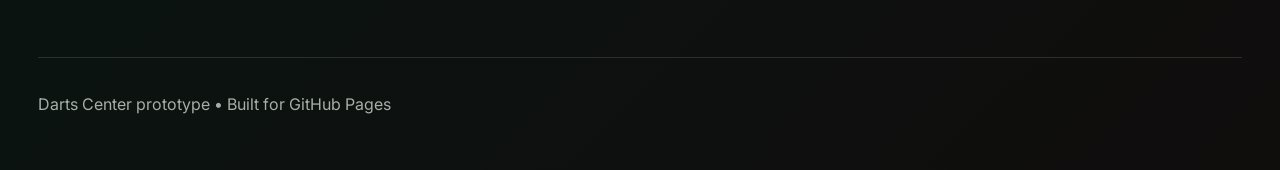
==== commit ce64548a: "Modernize Oche Live hero and prepare live score messaging" ====
--- a/index.html
+++ b/index.html
@@ -1,7 +1,8 @@
 <!DOCTYPE html>
-<html lang="en"><head><meta charset="UTF-8"><meta name="viewport" content="width=device-width,initial-scale=1.0"><title>Darts Center</title><link rel="preconnect" href="https://fonts.googleapis.com"><link rel="preconnect" href="https://fonts.gstatic.com" crossorigin><link href="https://fonts.googleapis.com/css2?family=Barlow+Condensed:wght@500;600;700;800&family=Inter:wght@400;500;600;700&display=swap" rel="stylesheet"><link rel="stylesheet" href="css/style.css"></head>
+<html lang="en"><head><meta charset="UTF-8"><meta name="viewport" content="width=device-width,initial-scale=1.0"><title>The Oche Live • Darts Center</title><link rel="preconnect" href="https://fonts.googleapis.com"><link rel="preconnect" href="https://fonts.gstatic.com" crossorigin><link href="https://fonts.googleapis.com/css2?family=Barlow+Condensed:wght@500;600;700;800&family=Inter:wght@400;500;600;700;800&display=swap" rel="stylesheet"><link rel="stylesheet" href="css/style.css"></head>
 <body><div class="site-shell"><header class="topbar"><a class="brand" href="index.html"><span class="brand-mark">D</span><span><strong>DARTS CENTER</strong><small>Live scores • form • analytics</small></span></a><nav class="main-nav"><a class="active" href="index.html">Today</a><a href="tournaments.html">Tournaments</a><a href="rankings.html">Order of Merit</a><a href="players.html">Players</a></nav></header>
-<main><section class="hero home-hero"><div class="hero-copy-block"><p class="eyebrow">The oche • September 30</p><h1 class="home-title"><span>THE</span> OCHE <em>LIVE</em></h1><p class="hero-copy">Your daily darts command center — today's card, form, tournament context and the market in one place.</p><div class="hero-chips"><span>● WORLD GRAND PRIX</span><span>ROUND OF 16</span><span>LEICESTER</span></div></div><div class="dartboard-art" aria-hidden="true"><div class="dart-ring ring-1"><div class="dart-ring ring-2"><div class="dart-ring ring-3"><div class="bull">50</div></div></div></div></div></section>
-<section class="summary-strip" id="summaryStrip"></section><section class="section-heading"><div><p class="eyebrow">On the oche</p><h2>Today's Matches</h2></div><div class="legend"><span><i class="dot live"></i> Live</span><span><i class="dot upcoming"></i> Upcoming</span><span><i class="dot final"></i> Final</span></div></section><section id="matchesContainer" class="matches-grid" aria-live="polite"></section>
-<section class="news-section"><div class="section-heading"><div><p class="eyebrow">From the PDC</p><h2>Latest Darts News</h2></div><a class="news-all" href="https://www.pdc.tv/news/" target="_blank" rel="noopener">PDC News ↗</a></div><div class="news-grid"><a class="news-card feature-news" href="https://www.pdc.tv/news/" target="_blank" rel="noopener"><span class="news-tag">PDC NEWSROOM</span><h3>Follow the latest World Grand Prix stories</h3><p>Official tournament reports, player reaction, draws and breaking PDC updates.</p><b>READ LATEST →</b></a><a class="news-card" href="https://www.pdc.tv/news/" target="_blank" rel="noopener"><span class="news-tag">TOURNAMENT</span><h3>World Grand Prix coverage</h3><p>Keep up with the latest results and stories as the double-start event progresses in Leicester.</p><b>VIEW COVERAGE →</b></a><a class="news-card" href="https://www.pdc.tv/news/" target="_blank" rel="noopener"><span class="news-tag">AROUND THE PDC</span><h3>Rankings, ProTour & player news</h3><p>The newest official stories from across the professional darts circuit.</p><b>MORE STORIES →</b></a></div></section>
+<main><section class="hero home-hero"><div class="hero-copy-block"><p class="eyebrow">Darts • scores • analytics</p><h1 class="home-title"><span>THE OCHE</span><em>LIVE</em></h1><p class="hero-copy">A modern match center for the World Grand Prix — schedule, form, results and the market in one place.</p><div class="hero-chips"><span>WORLD GRAND PRIX</span><span>ROUND OF 16</span><span>LEICESTER</span></div></div><div class="modern-board" aria-hidden="true"><div class="board-number n20">20</div><div class="board-number n6">6</div><div class="board-number n3">3</div><div class="board-number n11">11</div><div class="board-core"><span>50</span></div></div></section>
+<section class="live-source-strip"><span class="pulse-dot"></span><strong>LIVE MATCH CENTER</strong><span>Flashscore publishes World Grand Prix scores in real time. Direct automatic ingestion is the next backend step; this prototype does not pretend to be a live feed yet.</span><a href="https://www.flashscoreusa.com/darts/world/world-grand-prix/" target="_blank" rel="noopener">Open Flashscore ↗</a></section>
+<section class="summary-strip" id="summaryStrip"></section><section class="section-heading"><div><p class="eyebrow">On the oche</p><h2 id="matchHeading">Today's Matches</h2></div><div class="legend"><span><i class="dot live"></i> Live</span><span><i class="dot upcoming"></i> Upcoming</span><span><i class="dot final"></i> Final</span></div></section><section id="matchesContainer" class="matches-grid" aria-live="polite"></section>
+<section class="news-section"><div class="section-heading"><div><p class="eyebrow">From the PDC</p><h2>Latest Darts News</h2></div><a class="news-all" href="https://www.pdc.tv/news/" target="_blank" rel="noopener">PDC News ↗</a></div><div class="news-grid"><a class="news-card feature-news" href="https://www.pdc.tv/news/" target="_blank" rel="noopener"><span class="news-tag">PDC NEWSROOM</span><h3>World Grand Prix updates</h3><p>Official reports, player reaction, draws and breaking PDC stories.</p><b>READ LATEST →</b></a><a class="news-card" href="https://www.pdc.tv/news/" target="_blank" rel="noopener"><span class="news-tag">TOURNAMENT</span><h3>Follow Leicester</h3><p>Keep up with the double-start event as the field moves through the knockout rounds.</p><b>VIEW COVERAGE →</b></a><a class="news-card" href="https://www.pdc.tv/news/" target="_blank" rel="noopener"><span class="news-tag">AROUND THE PDC</span><h3>Rankings, ProTour & players</h3><p>The newest official stories from across the professional circuit.</p><b>MORE STORIES →</b></a></div></section>
 </main><footer class="footer"><p>Darts Center prototype • Built for GitHub Pages</p></footer></div><script src="js/data.js"></script><script src="js/app.js"></script></body></html>
--- a/css/style.css
+++ b/css/style.css
@@ -1 +1 @@
-:root{--bg:#070b0e;--panel:#101820;--panel-2:#15202a;--text:#f7f8fa;--muted:#94a4b3;--red:#e3212b;--green:#35c96f;--amber:#ffb13b;--line:rgba(255,255,255,.11)}*{box-sizing:border-box}body{margin:0;background:radial-gradient(circle at 75% 8%,rgba(185,19,30,.18),transparent 26%),radial-gradient(circle at 20% 15%,rgba(12,58,88,.22),transparent 30%),var(--bg);color:var(--text);font-family:Inter,sans-serif}a{color:inherit;text-decoration:none}.site-shell{min-height:100vh}.topbar{position:sticky;top:0;z-index:10;display:flex;justify-content:space-between;align-items:center;padding:14px 4vw;background:rgba(5,10,14,.94);backdrop-filter:blur(12px);border-bottom:1px solid var(--line)}.brand{display:flex;align-items:center;gap:12px}.brand-mark{display:grid;place-items:center;width:44px;height:44px;border-radius:50%;background:linear-gradient(135deg,#f02d36,#8d0e15);font:800 28px 'Barlow Condensed'}.brand strong{display:block;font:700 25px 'Barlow Condensed';letter-spacing:.05em}.brand small{color:var(--muted)}.main-nav{display:flex;gap:16px}.main-nav a{padding:11px 18px;border-radius:8px;color:#d3d8dc;font:700 18px 'Barlow Condensed'}.main-nav a:hover,.main-nav a.active{background:var(--red);color:white}main{width:min(1380px,94vw);margin:auto;padding:30px 0 64px}.hero{display:grid;grid-template-columns:1fr 390px;gap:34px;align-items:center;padding:44px 12px 34px;min-height:270px;position:relative}.hero:before{content:'';position:absolute;inset:0;border-radius:24px;background:linear-gradient(90deg,rgba(6,12,17,.25),rgba(6,12,17,.75)),radial-gradient(circle at 62% 48%,rgba(227,33,43,.16),transparent 24%);z-index:-1}.eyebrow{margin:0 0 8px;color:#ff3b45;text-transform:uppercase;letter-spacing:.17em;font-size:12px;font-weight:800}h1,h2,h3{font-family:'Barlow Condensed';margin:0}h1{font-size:clamp(60px,8vw,100px);line-height:.85;text-transform:uppercase}h1 em{font-style:normal;color:var(--red)}h2{font-size:45px;text-transform:uppercase}.hero-copy{max-width:720px;color:#c1cbd3;font-size:17px;line-height:1.55}.hero-panel{min-width:220px;padding:22px;border:1px solid #405365;border-radius:18px;background:linear-gradient(135deg,rgba(16,28,39,.96),rgba(8,14,20,.96))}.hero-panel span,.hero-panel small{display:block;color:var(--muted)}.hero-panel strong{display:block;margin:5px 0;font:800 27px 'Barlow Condensed'}.event-card{display:flex;align-items:center;gap:18px;padding:24px;border:1px solid #405365;border-radius:18px;background:linear-gradient(135deg,rgba(16,28,39,.96),rgba(8,14,20,.96))}.event-icon{font-size:52px}.event-card span,.event-card small{display:block;color:var(--muted);font-size:12px}.event-card strong{display:block;font:800 29px 'Barlow Condensed'}.event-card b{display:block;font-weight:500;margin:3px 0 8px}.summary-strip{display:grid;grid-template-columns:repeat(4,1fr);gap:12px;margin:8px 0 40px}.summary-card{padding:20px;background:linear-gradient(135deg,#101a23,#0c1319);border:1px solid #314150;border-radius:14px}.summary-card span,.control-stat span{display:block;color:#9fb0be;font-size:12px;text-transform:uppercase;letter-spacing:.1em}.summary-card strong{display:block;margin-top:6px;font:700 29px 'Barlow Condensed'}.section-heading{display:flex;justify-content:space-between;align-items:end;gap:20px;margin:34px 0 16px}.legend{display:flex;gap:16px;color:var(--muted);font-size:13px}.dot{display:inline-block;width:9px;height:9px;border-radius:50%;margin-right:5px}.dot.live{background:var(--green)}.dot.upcoming{background:var(--amber)}.dot.final{background:#7d8790}.matches-grid{display:grid;gap:18px}.tournament-block{background:rgba(6,12,17,.8);border:1px solid #30404d;border-radius:16px;overflow:hidden}.tournament-head{display:flex;justify-content:space-between;padding:14px 20px;background:linear-gradient(90deg,#8d151b,#231013 55%,#0d1318);border-bottom:1px solid #e32932}.tournament-head strong{font:700 24px 'Barlow Condensed';text-transform:uppercase}.tournament-head span{color:#e4e8eb}.match-card{display:grid;grid-template-columns:120px 1fr 220px 28px;gap:20px;align-items:center;padding:13px 20px;border-top:1px solid #34434f;transition:.2s;cursor:pointer}.match-card:hover{background:linear-gradient(90deg,rgba(24,48,66,.5),rgba(227,33,43,.04))}.status{font:700 20px 'Barlow Condensed';text-transform:uppercase;color:var(--amber)}.status small{display:block;margin-top:4px;font:500 11px Inter;text-transform:none}.status.live{color:var(--green)}.status.final{color:#aab2b8}.players{display:grid;grid-template-columns:1fr 42px 1fr;gap:15px;align-items:center}.player-row{display:grid;grid-template-columns:68px 1fr auto;align-items:center;gap:12px}.portrait-placeholder{width:68px;height:68px;border-radius:12px;display:grid;place-items:center;background:radial-gradient(circle at 50% 25%,#46596a,#18232d 65%);border:1px solid #536676}.portrait-placeholder span{font:800 24px 'Barlow Condensed'}.player-name{font:800 22px 'Barlow Condensed';text-transform:uppercase}.player-meta{color:var(--muted);font-size:11px;margin-top:5px}.flag{font-size:17px;margin-right:6px}.versus{display:grid;place-items:center;height:38px;border:1px solid #364b5d;border-radius:7px;font:700 17px 'Barlow Condensed';background:#111d26}.market{text-align:right}.market-label{display:block!important;color:#e53942!important;font-weight:800!important;font-size:10px!important;letter-spacing:.12em}.market strong{display:block;font:800 28px 'Barlow Condensed'}.market span{color:var(--muted);font-size:11px}.open-arrow{font-size:36px;color:var(--red)}.details{grid-column:1/-1;display:none;margin:10px 0;padding:20px;border-radius:15px;background:linear-gradient(145deg,#14212b,#0d141a);border:1px solid var(--line)}.match-card.open .details{display:block}.trend-panel{margin-bottom:18px}.trend-head{display:flex;justify-content:space-between;align-items:end;margin-bottom:10px}.trend-kicker{color:#ef4b52;font-size:10px;letter-spacing:.16em;font-weight:800}.trend-head h3{font-size:27px;text-transform:uppercase}.trend-note{color:var(--muted);font-size:11px}.chart-wrap{height:260px;border-radius:14px;background:#091015;border:1px solid var(--line);padding:4px}.chart-wrap canvas{width:100%;height:260px}.chart-legend{display:flex;gap:20px;margin-top:10px;color:#bac2c8;font-size:12px}.series-dot{display:inline-block;width:9px;height:9px;border-radius:50%;margin-right:6px}.series-one{background:#ef3e46}.series-two{background:#f2c14e}.form-grid{display:grid;grid-template-columns:repeat(2,1fr);gap:18px}.form-box{padding:14px;border:1px solid var(--line);border-radius:14px}.form-box h4{margin:0 0 10px}.form-line{display:flex;gap:7px;flex-wrap:wrap}.pill{padding:7px 9px;border-radius:999px;background:#091015;border:1px solid var(--line);font-size:12px}.control-bar{display:grid;grid-template-columns:2fr 1fr 1fr;gap:14px;padding:18px;border:1px solid #30404d;border-radius:16px;background:#0c141a}.control-bar label{color:var(--muted);font-size:11px;text-transform:uppercase;letter-spacing:.1em}.control-bar select,.player-tools input,.player-tools select{width:100%;margin-top:7px;padding:13px 14px;border-radius:9px;border:1px solid #405365;background:#111c24;color:white;font:600 15px Inter}.control-stat{padding:7px 12px;border-left:1px solid var(--line)}.control-stat strong{display:block;margin-top:7px;font:700 21px 'Barlow Condensed'}.data-badge{padding:8px 11px;border:1px solid #405365;border-radius:999px;color:var(--muted);font-size:11px}.bracket-scroll{overflow-x:auto;padding-bottom:15px}.bracket{min-width:1050px;display:grid;grid-template-columns:repeat(4,1fr);gap:28px;padding:24px;border:1px solid #30404d;border-radius:16px;background:#091015}.bracket-round h3{color:#ff3b45;text-transform:uppercase;font-size:22px;margin-bottom:18px}.bracket-match{display:grid;margin-bottom:18px;border:1px solid #3b4d5b;border-radius:10px;overflow:hidden;background:#111a21}.bracket-match span{padding:13px 14px;font-weight:700}.bracket-match span+span{border-top:1px solid #34434f}.bracket-spaced .bracket-match{margin:54px 0 88px}.bracket-final{display:flex;flex-direction:column;justify-content:center}.muted-match{color:#83919c}.champion{border-color:#9d252b;box-shadow:0 0 30px rgba(227,33,43,.12)}.ranking-board{border:1px solid #30404d;border-radius:16px;overflow:hidden;background:#091015}.ranking-head,.ranking-row{display:grid;grid-template-columns:90px 1.5fr .7fr 1fr;gap:20px;align-items:center;padding:16px 22px}.ranking-head{background:#111b23;color:#8798a6;text-transform:uppercase;font-size:11px;letter-spacing:.1em}.ranking-row{border-top:1px solid #283641;transition:.15s}.ranking-row:hover{background:#121f29}.ranking-row>strong{font:800 29px 'Barlow Condensed';color:#ff3b45}.ranking-row>b{text-align:right;font:700 20px 'Barlow Condensed'}.rank-player{display:flex;align-items:center;gap:13px;font:700 21px 'Barlow Condensed'}.rank-player i{display:grid;place-items:center;width:40px;height:40px;border-radius:50%;background:#263744;font-style:normal;font-size:13px}.source-hint{color:var(--muted);font-size:11px}.player-tools{display:grid;grid-template-columns:2fr 1fr;gap:14px;margin-bottom:20px}.player-directory{display:grid;grid-template-columns:repeat(3,1fr);gap:14px}.player-profile-card{display:flex;align-items:center;gap:18px;padding:20px;border:1px solid #30404d;border-radius:14px;background:linear-gradient(135deg,#101a22,#0a1116);transition:.15s}.player-profile-card:hover{transform:translateY(-2px);border-color:#5c7182}.profile-avatar{display:grid;place-items:center;min-width:70px;height:82px;border-radius:12px;background:radial-gradient(circle at 50% 25%,#45596a,#16222b);font:800 25px 'Barlow Condensed'}.profile-rank{color:#ff3b45;font-size:10px;text-transform:uppercase;letter-spacing:.1em}.player-profile-card h3{font-size:28px;text-transform:uppercase}.player-profile-card p{margin:4px 0 0;color:var(--muted);font-size:12px}.footer{width:min(1380px,94vw);margin:auto;padding:20px 0 40px;color:var(--muted);border-top:1px solid var(--line)}@media(max-width:900px){.hero{grid-template-columns:1fr}.summary-strip{grid-template-columns:repeat(2,1fr)}.match-card{grid-template-columns:90px 1fr}.market,.open-arrow{grid-column:2;text-align:left}.players{grid-template-columns:1fr}.form-grid{grid-template-columns:1fr}.control-bar{grid-template-columns:1fr}.player-directory{grid-template-columns:repeat(2,1fr)}}@media(max-width:650px){.topbar{align-items:flex-start;flex-direction:column}.main-nav{gap:4px;flex-wrap:wrap}.hero{padding-top:25px}.section-heading{align-items:flex-start;flex-direction:column}.summary-strip{grid-template-columns:1fr 1fr}.player-row{grid-template-columns:52px 1fr}.portrait-placeholder{width:52px;height:52px}.match-card{grid-template-columns:1fr}.status,.market,.open-arrow{grid-column:1}.ranking-head,.ranking-row{grid-template-columns:45px 1fr 100px}.ranking-head span:nth-child(3),.ranking-row>span:nth-child(3){display:none}.player-tools,.player-directory{grid-template-columns:1fr}}+:root{--bg:#07100d;--panel:#101a17;--panel-2:#17231e;--text:#f7f4e8;--cream:#efe6c7;--muted:#a6afa7;--red:#d72c32;--green:#1f7a4c;--green2:#2e9b64;--amber:#e5b44d;--line:rgba(239,230,199,.14)}*{box-sizing:border-box}body{margin:0;background:radial-gradient(circle at 78% 4%,rgba(215,44,50,.16),transparent 24%),radial-gradient(circle at 18% 12%,rgba(31,122,76,.25),transparent 30%),linear-gradient(135deg,#06100c 0%,#0a1411 48%,#100d0d 100%);color:var(--text);font-family:Inter,sans-serif}body:before{content:'';position:fixed;inset:0;pointer-events:none;opacity:.14;background-image:linear-gradient(30deg,rgba(239,230,199,.08) 1px,transparent 1px),linear-gradient(150deg,rgba(239,230,199,.04) 1px,transparent 1px);background-size:44px 44px;z-index:-2}a{color:inherit;text-decoration:none}.site-shell{min-height:100vh}.topbar{position:sticky;top:0;z-index:10;display:flex;justify-content:space-between;align-items:center;padding:14px 4vw;background:rgba(5,13,10,.95);backdrop-filter:blur(12px);border-bottom:1px solid var(--line)}.brand{display:flex;align-items:center;gap:12px}.brand-mark{display:grid;place-items:center;width:44px;height:44px;border-radius:50%;background:linear-gradient(135deg,var(--red),#781317);font:800 28px 'Barlow Condensed';border:2px solid var(--cream)}.brand strong{display:block;font:700 25px 'Barlow Condensed';letter-spacing:.05em}.brand small{color:var(--muted)}.main-nav{display:flex;gap:16px}.main-nav a{padding:11px 18px;border-radius:8px;color:#d9d7ca;font:700 18px 'Barlow Condensed'}.main-nav a:hover,.main-nav a.active{background:var(--red);color:white}main{width:min(1380px,94vw);margin:auto;padding:30px 0 64px}.hero{display:grid;grid-template-columns:1fr 390px;gap:34px;align-items:center;padding:44px 12px 34px;min-height:270px;position:relative}.home-hero{overflow:hidden;border:1px solid rgba(239,230,199,.16);border-radius:24px;padding:50px 46px;background:linear-gradient(100deg,rgba(6,18,13,.97) 0%,rgba(10,29,21,.91) 52%,rgba(35,14,15,.91) 100%);box-shadow:0 25px 80px rgba(0,0,0,.28)}.home-hero:before{content:'';position:absolute;right:-150px;top:-270px;width:720px;height:720px;border-radius:50%;border:72px solid rgba(215,44,50,.10);box-shadow:inset 0 0 0 72px rgba(239,230,199,.045),inset 0 0 0 144px rgba(31,122,76,.11);z-index:0}.hero-copy-block,.dartboard-art{position:relative;z-index:1}.eyebrow{margin:0 0 8px;color:#e84b50;text-transform:uppercase;letter-spacing:.17em;font-size:12px;font-weight:800}h1,h2,h3{font-family:'Barlow Condensed';margin:0}h1{font-size:clamp(60px,8vw,100px);line-height:.85;text-transform:uppercase}.home-title{font-size:clamp(68px,8vw,112px);letter-spacing:-.025em}.home-title span{color:var(--cream);font-size:.42em;vertical-align:top;margin-right:9px;letter-spacing:.08em}.home-title em{font-style:normal;color:var(--red);text-shadow:0 0 34px rgba(215,44,50,.22)}h2{font-size:45px;text-transform:uppercase}.hero-copy{max-width:720px;color:#d0d2c8;font-size:17px;line-height:1.55}.hero-chips{display:flex;gap:8px;flex-wrap:wrap;margin-top:18px}.hero-chips span{padding:8px 11px;border:1px solid rgba(239,230,199,.18);border-radius:999px;color:#c9cfbf;background:rgba(0,0,0,.17);font-size:10px;font-weight:700;letter-spacing:.08em}.hero-chips span:first-child{color:#8dd1a9}.dartboard-art{justify-self:end;width:235px;height:235px;display:grid;place-items:center}.dart-ring{border-radius:50%;display:grid;place-items:center}.ring-1{width:220px;height:220px;border:18px repeating-conic-gradient(var(--cream) 0deg 9deg,#161b18 9deg 18deg);background:#171b18;box-shadow:0 0 0 7px #080b09,0 0 45px rgba(0,0,0,.55)}.ring-2{width:145px;height:145px;border:13px dashed var(--green2);background:repeating-conic-gradient(#171b18 0deg 9deg,#d9ceb0 9deg 18deg)}.ring-3{width:72px;height:72px;background:var(--green);border:10px solid var(--red)}.bull{width:30px;height:30px;border-radius:50%;display:grid;place-items:center;background:var(--red);color:var(--cream);font:700 11px 'Barlow Condensed'}.summary-strip{display:grid;grid-template-columns:repeat(4,1fr);gap:12px;margin:18px 0 40px}.summary-card{padding:20px;background:linear-gradient(135deg,#111d18,#0b1511);border:1px solid rgba(239,230,199,.18);border-radius:14px}.summary-card span,.control-stat span{display:block;color:#aeb7aa;font-size:12px;text-transform:uppercase;letter-spacing:.1em}.summary-card strong{display:block;margin-top:6px;font:700 29px 'Barlow Condensed'}.date-card select{width:100%;margin-top:7px;padding:8px 34px 8px 0;background:transparent;color:var(--cream);border:0;border-bottom:1px solid rgba(239,230,199,.25);font:700 24px 'Barlow Condensed';outline:none}.date-card select option{background:#101a17;color:white}.date-card small{display:block;color:#70bd91;margin-top:7px;font-size:10px}.section-heading{display:flex;justify-content:space-between;align-items:end;gap:20px;margin:34px 0 16px}.legend{display:flex;gap:16px;color:var(--muted);font-size:13px}.dot{display:inline-block;width:9px;height:9px;border-radius:50%;margin-right:5px}.dot.live{background:#35c96f}.dot.upcoming{background:var(--amber)}.dot.final{background:#89938d}.matches-grid{display:grid;gap:18px}.tournament-block{background:rgba(6,15,11,.82);border:1px solid rgba(239,230,199,.17);border-radius:16px;overflow:hidden}.tournament-head{display:flex;justify-content:space-between;padding:14px 20px;background:linear-gradient(90deg,#76171b,#241512 48%,#123525);border-bottom:1px solid var(--red)}.tournament-head strong{font:700 24px 'Barlow Condensed';text-transform:uppercase}.tournament-head span{color:#e4dfce}.match-card{display:grid;grid-template-columns:120px 1fr 28px;gap:20px;align-items:center;padding:13px 20px;border-top:1px solid rgba(239,230,199,.14);transition:.2s;cursor:pointer}.match-card:hover{background:linear-gradient(90deg,rgba(31,122,76,.12),rgba(215,44,50,.06))}.status{font:700 20px 'Barlow Condensed';text-transform:uppercase;color:var(--amber)}.status small{display:block;margin-top:4px;font:500 11px Inter;text-transform:none}.status.live{color:#35c96f}.status.final{color:#aab2b8}.players{display:grid;grid-template-columns:1fr 42px 1fr;gap:15px;align-items:center}.player-row{display:grid;grid-template-columns:68px minmax(130px,1fr) auto;align-items:center;gap:12px}.portrait-placeholder{width:68px;height:68px;border-radius:12px;display:grid;place-items:center;background:radial-gradient(circle at 50% 25%,#3c5c4b,#17261f 65%);border:1px solid #537461}.portrait-placeholder span{font:800 24px 'Barlow Condensed'}.player-name{font:800 22px 'Barlow Condensed';text-transform:uppercase}.player-meta{color:var(--muted);font-size:11px;margin-top:5px}.flag{font-size:17px;margin-right:6px}.player-odds{min-width:72px;padding:8px 10px;text-align:center;border:1px solid rgba(239,230,199,.20);border-radius:8px;background:rgba(239,230,199,.045)}.player-odds small{display:block;color:#c2b995;font-size:8px;letter-spacing:.1em}.player-odds strong{display:block;color:var(--cream);font:800 22px 'Barlow Condensed';margin-top:1px}.versus{display:grid;place-items:center;height:38px;border:1px solid #496252;border-radius:7px;font:700 17px 'Barlow Condensed';background:#102019;color:var(--cream)}.score{font:800 28px 'Barlow Condensed'}.open-arrow{font-size:36px;color:var(--red)}.details{grid-column:1/-1;display:none;margin:10px 0;padding:20px;border-radius:15px;background:linear-gradient(145deg,#14231c,#0c1511);border:1px solid var(--line)}.match-card.open .details{display:block}.trend-panel{margin-bottom:18px}.trend-head{display:flex;justify-content:space-between;align-items:end;margin-bottom:10px}.trend-kicker{color:#e84b50;font-size:10px;letter-spacing:.16em;font-weight:800}.trend-head h3{font-size:27px;text-transform:uppercase}.trend-note{color:var(--muted);font-size:11px}.chart-wrap{height:260px;border-radius:14px;background:#07100c;border:1px solid var(--line);padding:4px}.chart-wrap canvas{width:100%;height:260px}.chart-legend{display:flex;gap:20px;margin-top:10px;color:#bac2c8;font-size:12px}.series-dot{display:inline-block;width:9px;height:9px;border-radius:50%;margin-right:6px}.series-one{background:var(--red)}.series-two{background:var(--green2)}.form-grid{display:grid;grid-template-columns:repeat(2,1fr);gap:18px}.form-box{padding:14px;border:1px solid var(--line);border-radius:14px}.form-box h4{margin:0 0 10px}.form-line{display:flex;gap:7px;flex-wrap:wrap}.pill{padding:7px 9px;border-radius:999px;background:#07100c;border:1px solid var(--line);font-size:12px}.news-section{margin-top:54px;padding-top:12px}.news-all{padding:9px 13px;border:1px solid rgba(239,230,199,.2);border-radius:8px;color:var(--cream);font-size:12px}.news-grid{display:grid;grid-template-columns:1.35fr 1fr 1fr;gap:14px}.news-card{min-height:210px;padding:24px;border:1px solid rgba(239,230,199,.17);border-radius:15px;background:linear-gradient(145deg,#101c17,#0b1210);transition:.2s;position:relative;overflow:hidden}.news-card:after{content:'➤';position:absolute;right:18px;bottom:15px;color:rgba(215,44,50,.38);font-size:40px}.news-card:hover{transform:translateY(-3px);border-color:rgba(239,230,199,.32)}.feature-news{background:linear-gradient(120deg,rgba(31,122,76,.28),rgba(10,18,15,.96) 55%,rgba(215,44,50,.16))}.news-tag{color:#7dc59a;font-size:9px;font-weight:800;letter-spacing:.16em}.news-card h3{font-size:29px;text-transform:uppercase;margin:12px 0 8px;max-width:420px}.news-card p{color:#aeb7af;font-size:13px;line-height:1.55;max-width:440px}.news-card b{position:absolute;bottom:22px;left:24px;color:var(--cream);font-size:10px;letter-spacing:.08em}.control-bar{display:grid;grid-template-columns:2fr 1fr 1fr;gap:14px;padding:18px;border:1px solid #30404d;border-radius:16px;background:#0c141a}.control-bar label{color:var(--muted);font-size:11px;text-transform:uppercase;letter-spacing:.1em}.control-bar select,.player-tools input,.player-tools select{width:100%;margin-top:7px;padding:13px 14px;border-radius:9px;border:1px solid #405365;background:#111c24;color:white;font:600 15px Inter}.control-stat{padding:7px 12px;border-left:1px solid var(--line)}.control-stat strong{display:block;margin-top:7px;font:700 21px 'Barlow Condensed'}.data-badge{padding:8px 11px;border:1px solid #405365;border-radius:999px;color:var(--muted);font-size:11px}.bracket-scroll{overflow-x:auto;padding-bottom:15px}.bracket{min-width:1050px;display:grid;grid-template-columns:repeat(4,1fr);gap:28px;padding:24px;border:1px solid #30404d;border-radius:16px;background:#091015}.bracket-round h3{color:#ff3b45;text-transform:uppercase;font-size:22px;margin-bottom:18px}.bracket-match{display:grid;margin-bottom:18px;border:1px solid #3b4d5b;border-radius:10px;overflow:hidden;background:#111a21}.bracket-match span{padding:13px 14px;font-weight:700}.bracket-match span+span{border-top:1px solid #34434f}.bracket-spaced .bracket-match{margin:54px 0 88px}.bracket-final{display:flex;flex-direction:column;justify-content:center}.muted-match{color:#83919c}.champion{border-color:#9d252b;box-shadow:0 0 30px rgba(227,33,43,.12)}.ranking-board{border:1px solid #30404d;border-radius:16px;overflow:hidden;background:#091015}.ranking-head,.ranking-row{display:grid;grid-template-columns:90px 1.5fr .7fr 1fr;gap:20px;align-items:center;padding:16px 22px}.ranking-head{background:#111b23;color:#8798a6;text-transform:uppercase;font-size:11px;letter-spacing:.1em}.ranking-row{border-top:1px solid #283641;transition:.15s}.ranking-row:hover{background:#121f29}.ranking-row>strong{font:800 29px 'Barlow Condensed';color:#ff3b45}.ranking-row>b{text-align:right;font:700 20px 'Barlow Condensed'}.rank-player{display:flex;align-items:center;gap:13px;font:700 21px 'Barlow Condensed'}.rank-player i{display:grid;place-items:center;width:40px;height:40px;border-radius:50%;background:#263744;font-style:normal;font-size:13px}.source-hint{color:var(--muted);font-size:11px}.player-tools{display:grid;grid-template-columns:2fr 1fr;gap:14px;margin-bottom:20px}.player-directory{display:grid;grid-template-columns:repeat(3,1fr);gap:14px}.player-profile-card{display:flex;align-items:center;gap:18px;padding:20px;border:1px solid #30404d;border-radius:14px;background:linear-gradient(135deg,#101a22,#0a1116);transition:.15s}.player-profile-card:hover{transform:translateY(-2px);border-color:#5c7182}.profile-avatar{display:grid;place-items:center;min-width:70px;height:82px;border-radius:12px;background:radial-gradient(circle at 50% 25%,#45596a,#16222b);font:800 25px 'Barlow Condensed'}.profile-rank{color:#ff3b45;font-size:10px;text-transform:uppercase;letter-spacing:.1em}.player-profile-card h3{font-size:28px;text-transform:uppercase}.player-profile-card p{margin:4px 0 0;color:var(--muted);font-size:12px}.footer{width:min(1380px,94vw);margin:auto;padding:20px 0 40px;color:var(--muted);border-top:1px solid var(--line)}@media(max-width:900px){.hero{grid-template-columns:1fr}.dartboard-art{display:none}.summary-strip{grid-template-columns:repeat(2,1fr)}.match-card{grid-template-columns:90px 1fr}.open-arrow{grid-column:2}.players{grid-template-columns:1fr}.form-grid{grid-template-columns:1fr}.control-bar{grid-template-columns:1fr}.player-directory{grid-template-columns:repeat(2,1fr)}.news-grid{grid-template-columns:1fr}}@media(max-width:650px){.topbar{align-items:flex-start;flex-direction:column}.main-nav{gap:4px;flex-wrap:wrap}.home-hero{padding:35px 24px}.section-heading{align-items:flex-start;flex-direction:column}.summary-strip{grid-template-columns:1fr 1fr}.player-row{grid-template-columns:52px 1fr auto}.portrait-placeholder{width:52px;height:52px}.match-card{grid-template-columns:1fr}.status,.open-arrow{grid-column:1}.ranking-head,.ranking-row{grid-template-columns:45px 1fr 100px}.ranking-head span:nth-child(3),.ranking-row>span:nth-child(3){display:none}.player-tools,.player-directory{grid-template-columns:1fr}}
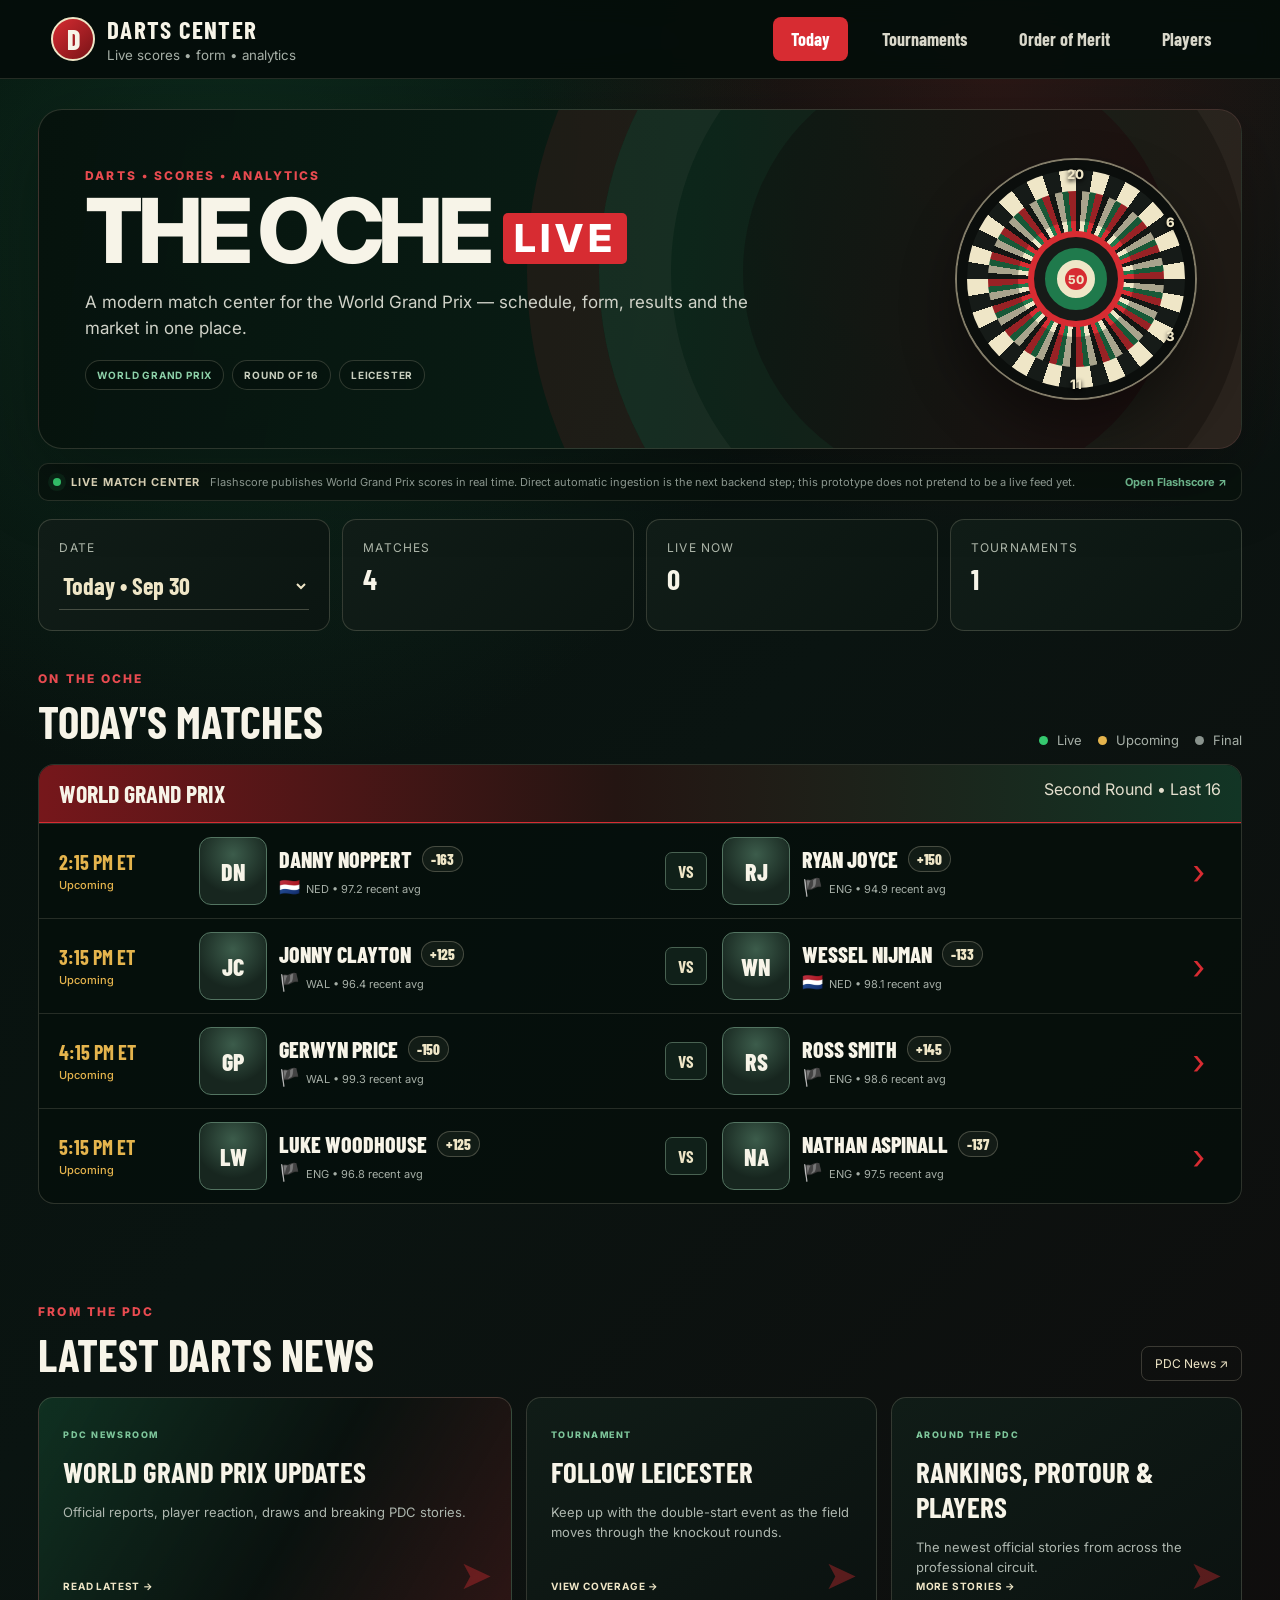
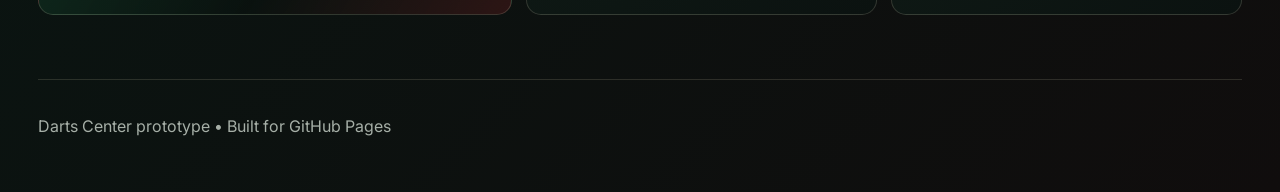
==== commit 1cf25b21: "Load home page v2 styles" ====
--- a/index.html
+++ b/index.html
@@ -1,5 +1,5 @@
 <!DOCTYPE html>
-<html lang="en"><head><meta charset="UTF-8"><meta name="viewport" content="width=device-width,initial-scale=1.0"><title>The Oche Live • Darts Center</title><link rel="preconnect" href="https://fonts.googleapis.com"><link rel="preconnect" href="https://fonts.gstatic.com" crossorigin><link href="https://fonts.googleapis.com/css2?family=Barlow+Condensed:wght@500;600;700;800&family=Inter:wght@400;500;600;700;800&display=swap" rel="stylesheet"><link rel="stylesheet" href="css/style.css"></head>
+<html lang="en"><head><meta charset="UTF-8"><meta name="viewport" content="width=device-width,initial-scale=1.0"><title>The Oche Live • Darts Center</title><link rel="preconnect" href="https://fonts.googleapis.com"><link rel="preconnect" href="https://fonts.gstatic.com" crossorigin><link href="https://fonts.googleapis.com/css2?family=Barlow+Condensed:wght@500;600;700;800&family=Inter:wght@400;500;600;700;800&display=swap" rel="stylesheet"><link rel="stylesheet" href="css/style.css"><link rel="stylesheet" href="css/home-v2.css"></head>
 <body><div class="site-shell"><header class="topbar"><a class="brand" href="index.html"><span class="brand-mark">D</span><span><strong>DARTS CENTER</strong><small>Live scores • form • analytics</small></span></a><nav class="main-nav"><a class="active" href="index.html">Today</a><a href="tournaments.html">Tournaments</a><a href="rankings.html">Order of Merit</a><a href="players.html">Players</a></nav></header>
 <main><section class="hero home-hero"><div class="hero-copy-block"><p class="eyebrow">Darts • scores • analytics</p><h1 class="home-title"><span>THE OCHE</span><em>LIVE</em></h1><p class="hero-copy">A modern match center for the World Grand Prix — schedule, form, results and the market in one place.</p><div class="hero-chips"><span>WORLD GRAND PRIX</span><span>ROUND OF 16</span><span>LEICESTER</span></div></div><div class="modern-board" aria-hidden="true"><div class="board-number n20">20</div><div class="board-number n6">6</div><div class="board-number n3">3</div><div class="board-number n11">11</div><div class="board-core"><span>50</span></div></div></section>
 <section class="live-source-strip"><span class="pulse-dot"></span><strong>LIVE MATCH CENTER</strong><span>Flashscore publishes World Grand Prix scores in real time. Direct automatic ingestion is the next backend step; this prototype does not pretend to be a live feed yet.</span><a href="https://www.flashscoreusa.com/darts/world/world-grand-prix/" target="_blank" rel="noopener">Open Flashscore ↗</a></section>
--- a/css/home-v2.css
+++ b/css/home-v2.css
@@ -0,0 +1 @@
+.home-title{display:flex;align-items:flex-end;gap:16px;font-family:Inter,sans-serif;font-weight:800;font-size:clamp(58px,7vw,96px);line-height:.9;letter-spacing:-.065em;text-transform:uppercase}.home-title span{font-size:1em;vertical-align:baseline;margin:0;color:#f7f4e8;letter-spacing:-.065em}.home-title em{font-size:.43em;letter-spacing:.12em;margin-bottom:8px;padding:8px 11px;border-radius:5px;background:#d72c32;color:white;text-shadow:none}.modern-board{position:relative;justify-self:end;width:238px;height:238px;border-radius:50%;background:repeating-conic-gradient(from -9deg,#efe6c7 0deg 9deg,#161b18 9deg 18deg);border:10px solid #0b0e0c;box-shadow:0 0 0 2px #837d69,0 28px 55px rgba(0,0,0,.45)}.modern-board:before{content:'';position:absolute;inset:21px;border-radius:50%;background:repeating-conic-gradient(from -9deg,#1f7a4c 0deg 4deg,#d72c32 4deg 9deg,#171b18 9deg 13deg,#efe6c7 13deg 18deg);box-shadow:inset 0 0 0 30px rgba(8,12,9,.30)}.modern-board:after{content:'';position:absolute;inset:78px;border-radius:50%;background:#efe6c7;border:12px solid #1f7a4c;box-shadow:0 0 0 11px #171b18,0 0 0 17px #d72c32}.board-core{position:absolute;z-index:2;inset:98px;border-radius:50%;display:grid;place-items:center;background:#d72c32;color:#efe6c7;font:800 12px Inter}.board-number{position:absolute;z-index:3;color:#efe6c7;font:800 13px Inter;text-shadow:0 2px 4px #000}.n20{top:-4px;left:50%;transform:translateX(-50%)}.n6{right:10px;top:44px}.n3{right:10px;bottom:44px}.n11{bottom:-4px;left:50%;transform:translateX(-50%)}.live-source-strip{display:flex;align-items:center;gap:10px;margin:14px 0 4px;padding:11px 14px;border:1px solid rgba(239,230,199,.14);border-radius:10px;background:rgba(8,18,13,.78);color:#9daaa1;font-size:11px}.live-source-strip strong{color:#efe6c7;letter-spacing:.08em}.live-source-strip a{margin-left:auto;color:#78c79a;font-weight:700}.pulse-dot{width:8px;height:8px;border-radius:50%;background:#35c96f;box-shadow:0 0 0 5px rgba(53,201,111,.09)}.player-name-line{display:flex;align-items:center;gap:10px;flex-wrap:wrap}.player-name-line .player-odds{display:inline-flex;align-items:center;min-width:auto;padding:3px 8px;border-radius:999px;color:#efe6c7;font:800 15px 'Barlow Condensed';border:1px solid rgba(239,230,199,.24);background:rgba(239,230,199,.06)}.analytics-grid{display:grid;grid-template-columns:repeat(2,minmax(0,1fr));gap:18px}.compact-trend{min-width:0}.compact-trend .chart-wrap{height:230px}.compact-trend .chart-wrap canvas{height:230px}.large-legend{font-size:15px;font-weight:700;gap:24px;padding-top:5px}.large-legend .series-dot{width:11px;height:11px}.date-select{cursor:pointer}.form-grid{margin-top:18px}@media(max-width:900px){.modern-board{display:none}.analytics-grid{grid-template-columns:1fr}.live-source-strip{align-items:flex-start;flex-wrap:wrap}.live-source-strip a{margin-left:0}.home-title{flex-wrap:wrap}}
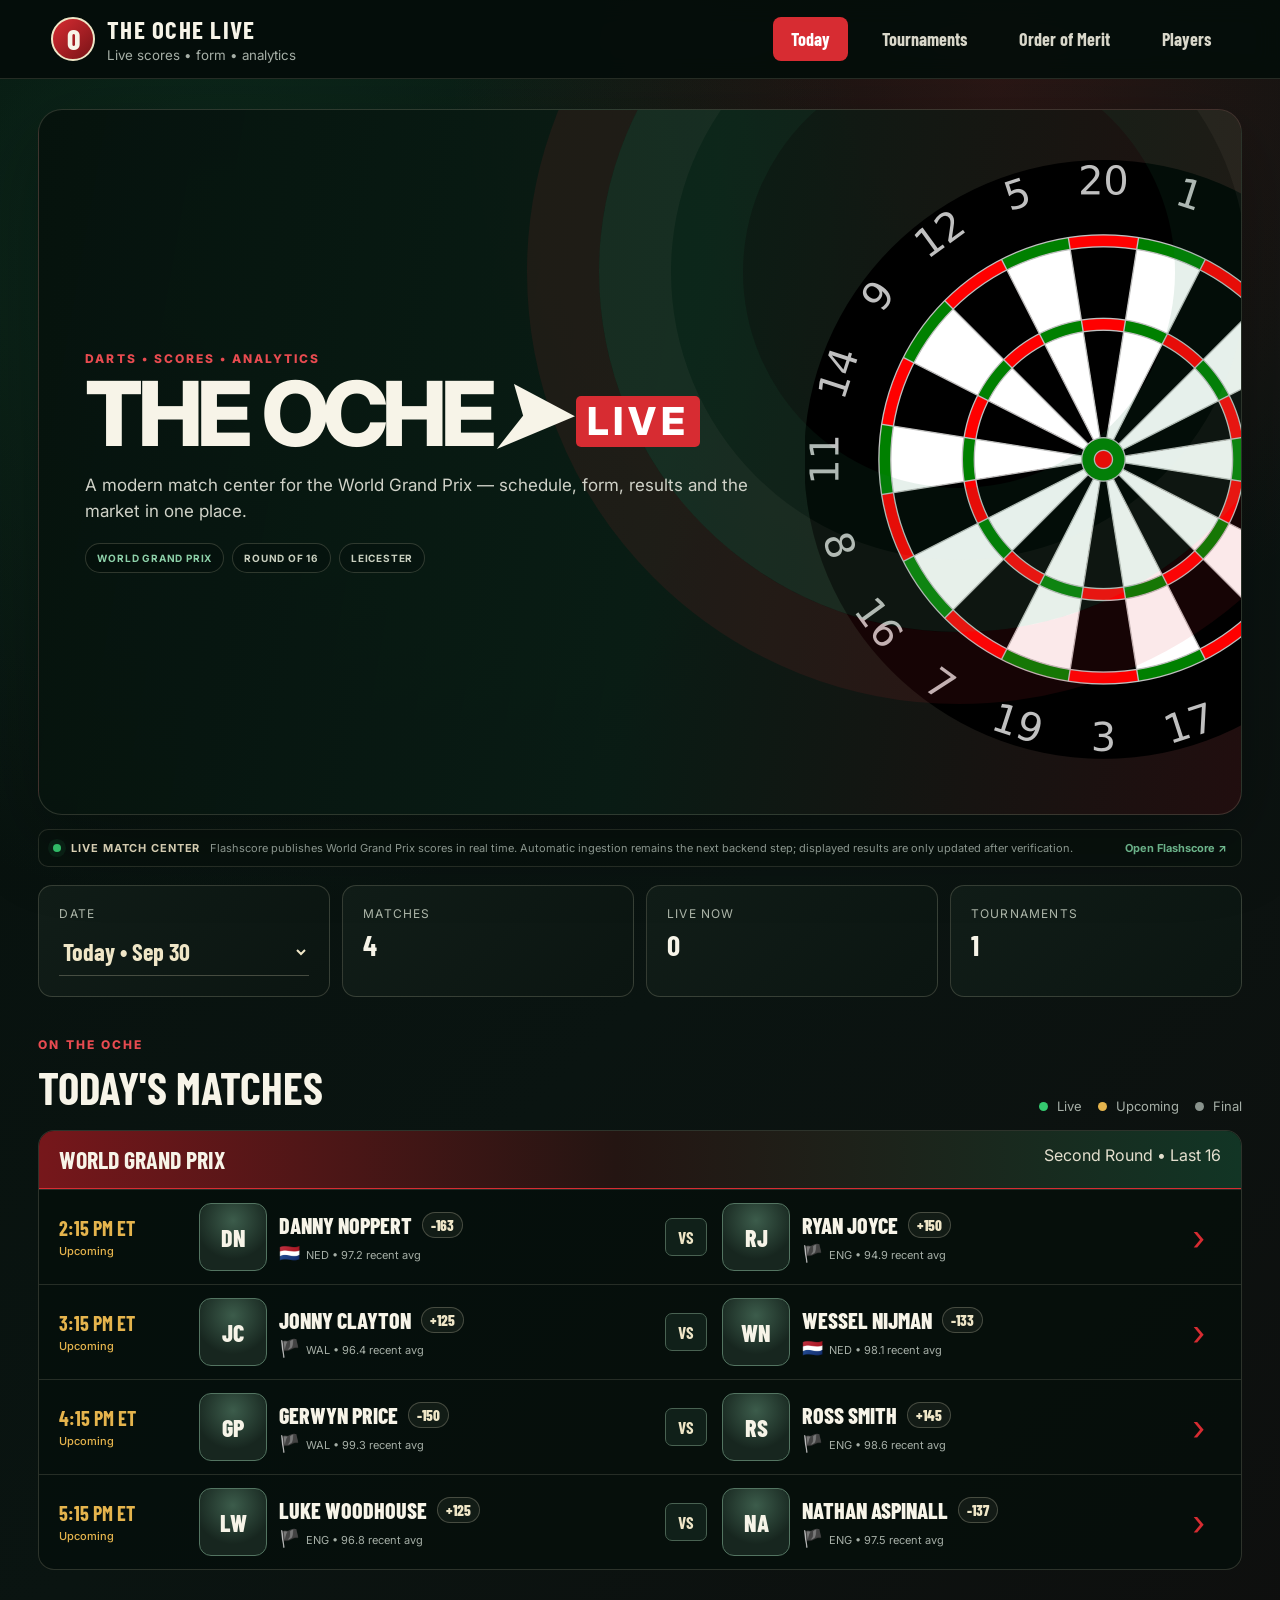
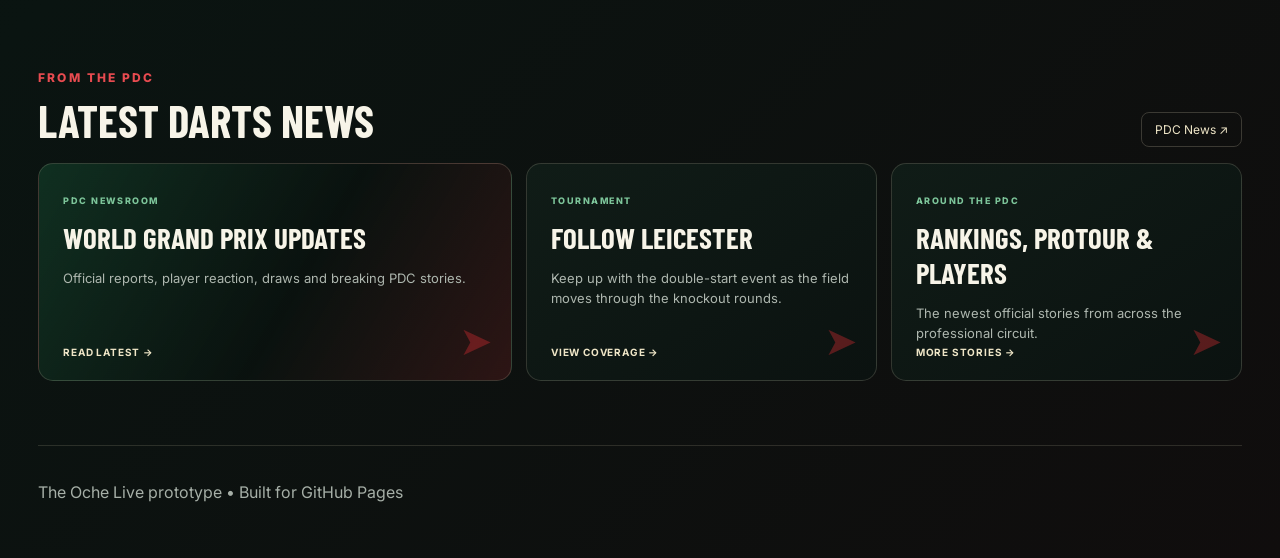
==== commit 1546ec4f: "Refresh Oche Live branding and use uploaded dartboard image" ====
--- a/index.html
+++ b/index.html
@@ -1,8 +1,8 @@
 <!DOCTYPE html>
-<html lang="en"><head><meta charset="UTF-8"><meta name="viewport" content="width=device-width,initial-scale=1.0"><title>The Oche Live • Darts Center</title><link rel="preconnect" href="https://fonts.googleapis.com"><link rel="preconnect" href="https://fonts.gstatic.com" crossorigin><link href="https://fonts.googleapis.com/css2?family=Barlow+Condensed:wght@500;600;700;800&family=Inter:wght@400;500;600;700;800&display=swap" rel="stylesheet"><link rel="stylesheet" href="css/style.css"><link rel="stylesheet" href="css/home-v2.css"></head>
-<body><div class="site-shell"><header class="topbar"><a class="brand" href="index.html"><span class="brand-mark">D</span><span><strong>DARTS CENTER</strong><small>Live scores • form • analytics</small></span></a><nav class="main-nav"><a class="active" href="index.html">Today</a><a href="tournaments.html">Tournaments</a><a href="rankings.html">Order of Merit</a><a href="players.html">Players</a></nav></header>
-<main><section class="hero home-hero"><div class="hero-copy-block"><p class="eyebrow">Darts • scores • analytics</p><h1 class="home-title"><span>THE OCHE</span><em>LIVE</em></h1><p class="hero-copy">A modern match center for the World Grand Prix — schedule, form, results and the market in one place.</p><div class="hero-chips"><span>WORLD GRAND PRIX</span><span>ROUND OF 16</span><span>LEICESTER</span></div></div><div class="modern-board" aria-hidden="true"><div class="board-number n20">20</div><div class="board-number n6">6</div><div class="board-number n3">3</div><div class="board-number n11">11</div><div class="board-core"><span>50</span></div></div></section>
-<section class="live-source-strip"><span class="pulse-dot"></span><strong>LIVE MATCH CENTER</strong><span>Flashscore publishes World Grand Prix scores in real time. Direct automatic ingestion is the next backend step; this prototype does not pretend to be a live feed yet.</span><a href="https://www.flashscoreusa.com/darts/world/world-grand-prix/" target="_blank" rel="noopener">Open Flashscore ↗</a></section>
+<html lang="en"><head><meta charset="UTF-8"><meta name="viewport" content="width=device-width,initial-scale=1.0"><title>The Oche Live</title><link rel="preconnect" href="https://fonts.googleapis.com"><link rel="preconnect" href="https://fonts.gstatic.com" crossorigin><link href="https://fonts.googleapis.com/css2?family=Barlow+Condensed:wght@500;600;700;800&family=Inter:wght@400;500;600;700;800;900&family=Oswald:wght@500;600;700&display=swap" rel="stylesheet"><link rel="stylesheet" href="css/style.css"><link rel="stylesheet" href="css/home-v2.css"></head>
+<body><div class="site-shell"><header class="topbar"><a class="brand" href="index.html"><span class="brand-mark">O</span><span><strong>THE OCHE LIVE</strong><small>Live scores • form • analytics</small></span></a><nav class="main-nav"><a class="active" href="index.html">Today</a><a href="tournaments.html">Tournaments</a><a href="rankings.html">Order of Merit</a><a href="players.html">Players</a></nav></header>
+<main><section class="hero home-hero"><div class="hero-copy-block"><p class="eyebrow">Darts • scores • analytics</p><h1 class="home-title oche-wordmark"><span>THE</span><span class="oche-text">OCHE<i class="dart-swoosh" aria-hidden="true">➤</i></span><em>LIVE</em></h1><p class="hero-copy">A modern match center for the World Grand Prix — schedule, form, results and the market in one place.</p><div class="hero-chips"><span>WORLD GRAND PRIX</span><span>ROUND OF 16</span><span>LEICESTER</span></div></div><div class="hero-board-photo"><img src="images/dartboards/Anonymous_dartboard.png" alt="Dartboard"></div></section>
+<section class="live-source-strip"><span class="pulse-dot"></span><strong>LIVE MATCH CENTER</strong><span>Flashscore publishes World Grand Prix scores in real time. Automatic ingestion remains the next backend step; displayed results are only updated after verification.</span><a href="https://www.flashscoreusa.com/darts/world/world-grand-prix/" target="_blank" rel="noopener">Open Flashscore ↗</a></section>
 <section class="summary-strip" id="summaryStrip"></section><section class="section-heading"><div><p class="eyebrow">On the oche</p><h2 id="matchHeading">Today's Matches</h2></div><div class="legend"><span><i class="dot live"></i> Live</span><span><i class="dot upcoming"></i> Upcoming</span><span><i class="dot final"></i> Final</span></div></section><section id="matchesContainer" class="matches-grid" aria-live="polite"></section>
 <section class="news-section"><div class="section-heading"><div><p class="eyebrow">From the PDC</p><h2>Latest Darts News</h2></div><a class="news-all" href="https://www.pdc.tv/news/" target="_blank" rel="noopener">PDC News ↗</a></div><div class="news-grid"><a class="news-card feature-news" href="https://www.pdc.tv/news/" target="_blank" rel="noopener"><span class="news-tag">PDC NEWSROOM</span><h3>World Grand Prix updates</h3><p>Official reports, player reaction, draws and breaking PDC stories.</p><b>READ LATEST →</b></a><a class="news-card" href="https://www.pdc.tv/news/" target="_blank" rel="noopener"><span class="news-tag">TOURNAMENT</span><h3>Follow Leicester</h3><p>Keep up with the double-start event as the field moves through the knockout rounds.</p><b>VIEW COVERAGE →</b></a><a class="news-card" href="https://www.pdc.tv/news/" target="_blank" rel="noopener"><span class="news-tag">AROUND THE PDC</span><h3>Rankings, ProTour & players</h3><p>The newest official stories from across the professional circuit.</p><b>MORE STORIES →</b></a></div></section>
-</main><footer class="footer"><p>Darts Center prototype • Built for GitHub Pages</p></footer></div><script src="js/data.js"></script><script src="js/app.js"></script></body></html>+</main><footer class="footer"><p>The Oche Live prototype • Built for GitHub Pages</p></footer></div><script src="js/data.js"></script><script src="js/app.js"></script></body></html>
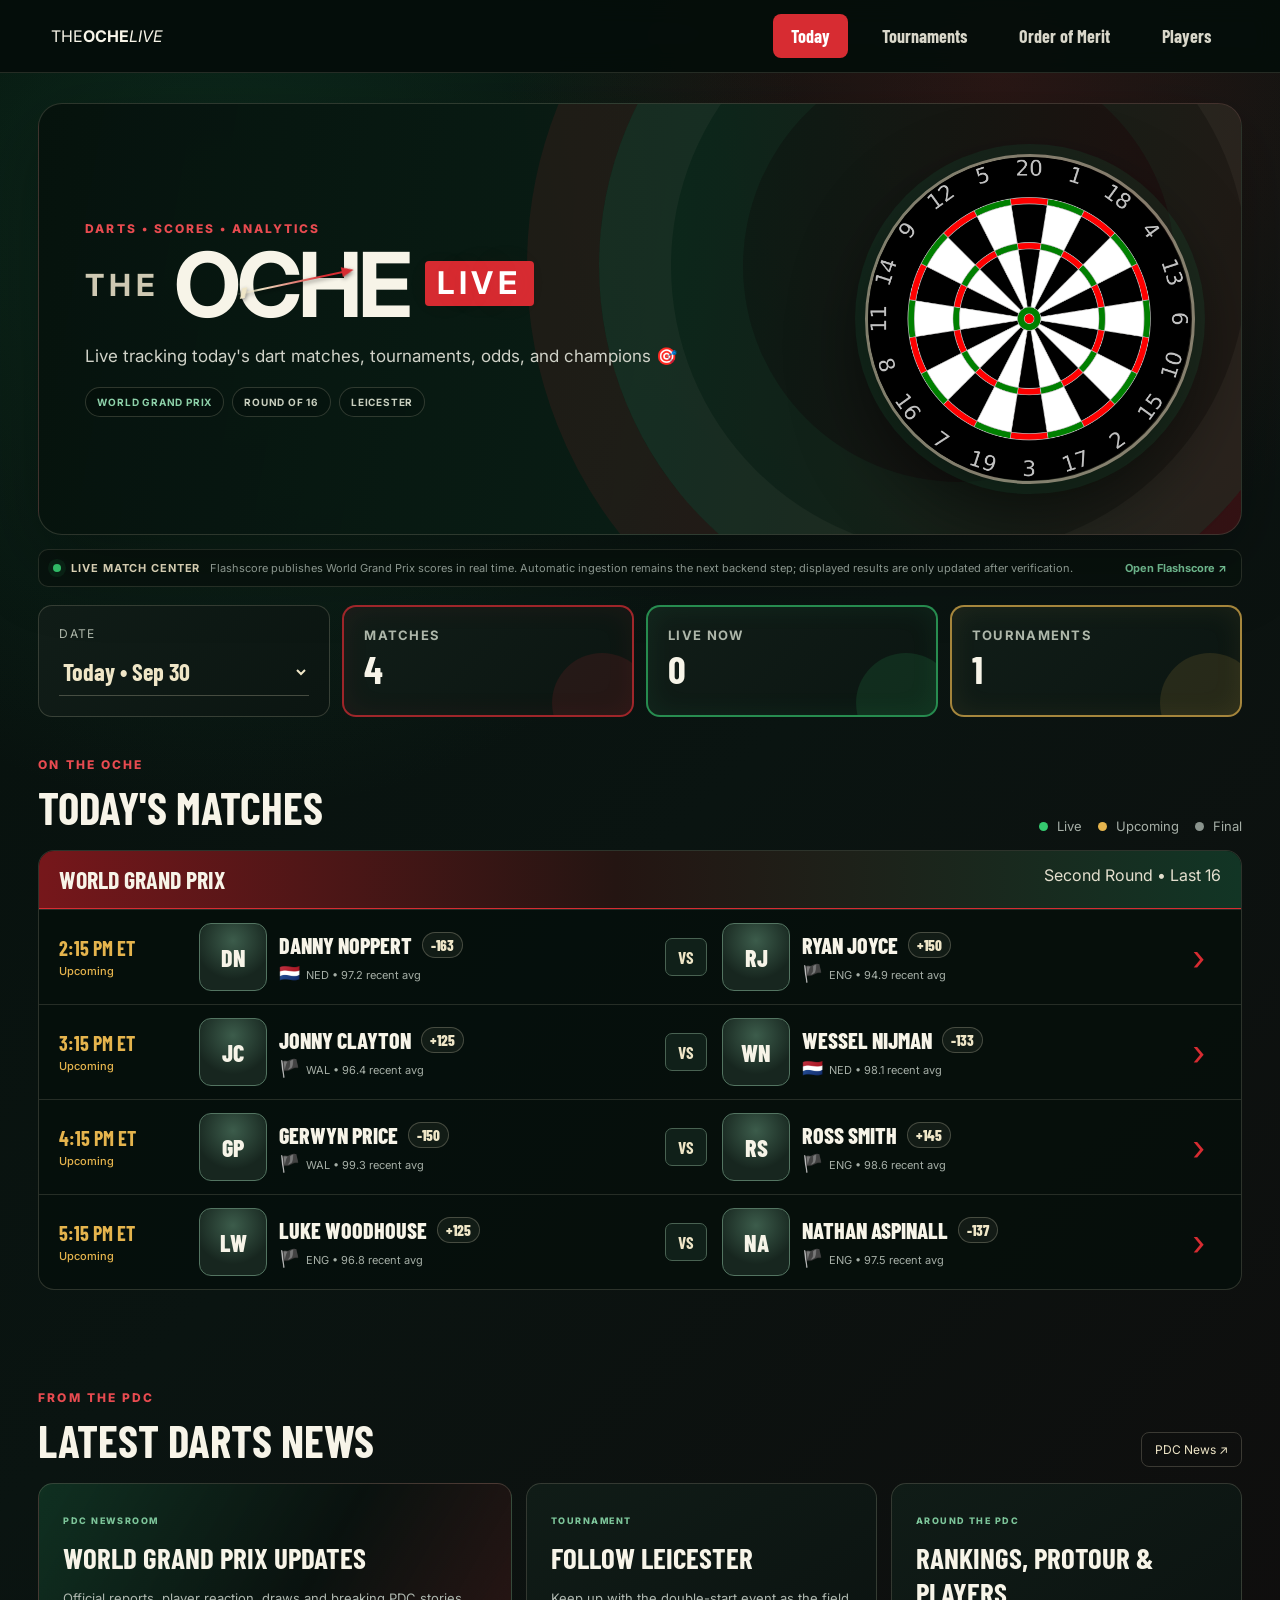
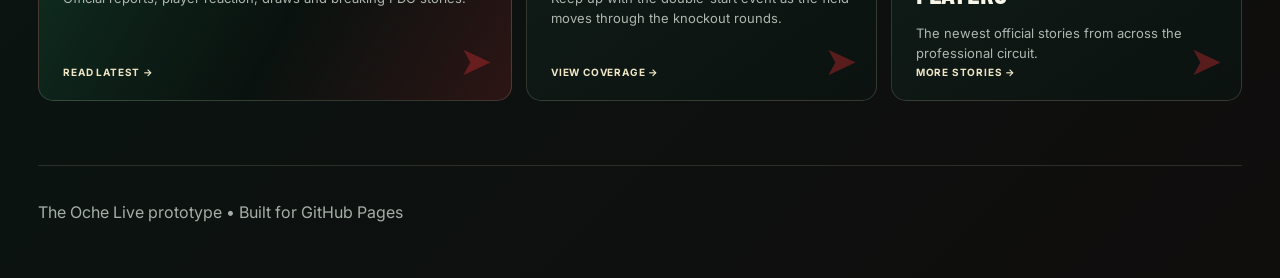
==== commit 6f3982fb: "Refine Oche Live branding and subtitle" ====
--- a/index.html
+++ b/index.html
@@ -1,7 +1,7 @@
 <!DOCTYPE html>
 <html lang="en"><head><meta charset="UTF-8"><meta name="viewport" content="width=device-width,initial-scale=1.0"><title>The Oche Live</title><link rel="preconnect" href="https://fonts.googleapis.com"><link rel="preconnect" href="https://fonts.gstatic.com" crossorigin><link href="https://fonts.googleapis.com/css2?family=Barlow+Condensed:wght@500;600;700;800&family=Inter:wght@400;500;600;700;800;900&family=Oswald:wght@500;600;700&display=swap" rel="stylesheet"><link rel="stylesheet" href="css/style.css"><link rel="stylesheet" href="css/home-v2.css"></head>
-<body><div class="site-shell"><header class="topbar"><a class="brand" href="index.html"><span class="brand-mark">O</span><span><strong>THE OCHE LIVE</strong><small>Live scores • form • analytics</small></span></a><nav class="main-nav"><a class="active" href="index.html">Today</a><a href="tournaments.html">Tournaments</a><a href="rankings.html">Order of Merit</a><a href="players.html">Players</a></nav></header>
-<main><section class="hero home-hero"><div class="hero-copy-block"><p class="eyebrow">Darts • scores • analytics</p><h1 class="home-title oche-wordmark"><span>THE</span><span class="oche-text">OCHE<i class="dart-swoosh" aria-hidden="true">➤</i></span><em>LIVE</em></h1><p class="hero-copy">A modern match center for the World Grand Prix — schedule, form, results and the market in one place.</p><div class="hero-chips"><span>WORLD GRAND PRIX</span><span>ROUND OF 16</span><span>LEICESTER</span></div></div><div class="hero-board-photo"><img src="images/dartboards/Anonymous_dartboard.png" alt="Dartboard"></div></section>
+<body><div class="site-shell"><header class="topbar"><a class="brand" href="index.html"><span class="mini-oche-logo"><span>THE</span><b>OCHE</b><em>LIVE</em><i></i></span></a><nav class="main-nav"><a class="active" href="index.html">Today</a><a href="tournaments.html">Tournaments</a><a href="rankings.html">Order of Merit</a><a href="players.html">Players</a></nav></header>
+<main><section class="hero home-hero"><div class="hero-copy-block"><p class="eyebrow">Darts • scores • analytics</p><h1 class="home-title oche-wordmark"><span>THE</span><span class="oche-text">OCHE<i class="dart-swoosh" aria-hidden="true">➤</i></span><em>LIVE</em></h1><p class="hero-copy">Live tracking today's dart matches, tournaments, odds, and champions 🎯</p><div class="hero-chips"><span>WORLD GRAND PRIX</span><span>ROUND OF 16</span><span>LEICESTER</span></div></div><div class="hero-board-photo"><img src="images/dartboards/Anonymous_dartboard.png" alt="Dartboard"></div></section>
 <section class="live-source-strip"><span class="pulse-dot"></span><strong>LIVE MATCH CENTER</strong><span>Flashscore publishes World Grand Prix scores in real time. Automatic ingestion remains the next backend step; displayed results are only updated after verification.</span><a href="https://www.flashscoreusa.com/darts/world/world-grand-prix/" target="_blank" rel="noopener">Open Flashscore ↗</a></section>
 <section class="summary-strip" id="summaryStrip"></section><section class="section-heading"><div><p class="eyebrow">On the oche</p><h2 id="matchHeading">Today's Matches</h2></div><div class="legend"><span><i class="dot live"></i> Live</span><span><i class="dot upcoming"></i> Upcoming</span><span><i class="dot final"></i> Final</span></div></section><section id="matchesContainer" class="matches-grid" aria-live="polite"></section>
 <section class="news-section"><div class="section-heading"><div><p class="eyebrow">From the PDC</p><h2>Latest Darts News</h2></div><a class="news-all" href="https://www.pdc.tv/news/" target="_blank" rel="noopener">PDC News ↗</a></div><div class="news-grid"><a class="news-card feature-news" href="https://www.pdc.tv/news/" target="_blank" rel="noopener"><span class="news-tag">PDC NEWSROOM</span><h3>World Grand Prix updates</h3><p>Official reports, player reaction, draws and breaking PDC stories.</p><b>READ LATEST →</b></a><a class="news-card" href="https://www.pdc.tv/news/" target="_blank" rel="noopener"><span class="news-tag">TOURNAMENT</span><h3>Follow Leicester</h3><p>Keep up with the double-start event as the field moves through the knockout rounds.</p><b>VIEW COVERAGE →</b></a><a class="news-card" href="https://www.pdc.tv/news/" target="_blank" rel="noopener"><span class="news-tag">AROUND THE PDC</span><h3>Rankings, ProTour & players</h3><p>The newest official stories from across the professional circuit.</p><b>MORE STORIES →</b></a></div></section>
--- a/css/home-v2.css
+++ b/css/home-v2.css
@@ -1 +1 @@
-.home-title{display:flex;align-items:flex-end;gap:16px;font-family:Inter,sans-serif;font-weight:800;font-size:clamp(58px,7vw,96px);line-height:.9;letter-spacing:-.065em;text-transform:uppercase}.home-title span{font-size:1em;vertical-align:baseline;margin:0;color:#f7f4e8;letter-spacing:-.065em}.home-title em{font-size:.43em;letter-spacing:.12em;margin-bottom:8px;padding:8px 11px;border-radius:5px;background:#d72c32;color:white;text-shadow:none}.modern-board{position:relative;justify-self:end;width:238px;height:238px;border-radius:50%;background:repeating-conic-gradient(from -9deg,#efe6c7 0deg 9deg,#161b18 9deg 18deg);border:10px solid #0b0e0c;box-shadow:0 0 0 2px #837d69,0 28px 55px rgba(0,0,0,.45)}.modern-board:before{content:'';position:absolute;inset:21px;border-radius:50%;background:repeating-conic-gradient(from -9deg,#1f7a4c 0deg 4deg,#d72c32 4deg 9deg,#171b18 9deg 13deg,#efe6c7 13deg 18deg);box-shadow:inset 0 0 0 30px rgba(8,12,9,.30)}.modern-board:after{content:'';position:absolute;inset:78px;border-radius:50%;background:#efe6c7;border:12px solid #1f7a4c;box-shadow:0 0 0 11px #171b18,0 0 0 17px #d72c32}.board-core{position:absolute;z-index:2;inset:98px;border-radius:50%;display:grid;place-items:center;background:#d72c32;color:#efe6c7;font:800 12px Inter}.board-number{position:absolute;z-index:3;color:#efe6c7;font:800 13px Inter;text-shadow:0 2px 4px #000}.n20{top:-4px;left:50%;transform:translateX(-50%)}.n6{right:10px;top:44px}.n3{right:10px;bottom:44px}.n11{bottom:-4px;left:50%;transform:translateX(-50%)}.live-source-strip{display:flex;align-items:center;gap:10px;margin:14px 0 4px;padding:11px 14px;border:1px solid rgba(239,230,199,.14);border-radius:10px;background:rgba(8,18,13,.78);color:#9daaa1;font-size:11px}.live-source-strip strong{color:#efe6c7;letter-spacing:.08em}.live-source-strip a{margin-left:auto;color:#78c79a;font-weight:700}.pulse-dot{width:8px;height:8px;border-radius:50%;background:#35c96f;box-shadow:0 0 0 5px rgba(53,201,111,.09)}.player-name-line{display:flex;align-items:center;gap:10px;flex-wrap:wrap}.player-name-line .player-odds{display:inline-flex;align-items:center;min-width:auto;padding:3px 8px;border-radius:999px;color:#efe6c7;font:800 15px 'Barlow Condensed';border:1px solid rgba(239,230,199,.24);background:rgba(239,230,199,.06)}.analytics-grid{display:grid;grid-template-columns:repeat(2,minmax(0,1fr));gap:18px}.compact-trend{min-width:0}.compact-trend .chart-wrap{height:230px}.compact-trend .chart-wrap canvas{height:230px}.large-legend{font-size:15px;font-weight:700;gap:24px;padding-top:5px}.large-legend .series-dot{width:11px;height:11px}.date-select{cursor:pointer}.form-grid{margin-top:18px}@media(max-width:900px){.modern-board{display:none}.analytics-grid{grid-template-columns:1fr}.live-source-strip{align-items:flex-start;flex-wrap:wrap}.live-source-strip a{margin-left:0}.home-title{flex-wrap:wrap}}+.home-title{display:flex;align-items:center;gap:14px;font-family:Oswald,Inter,sans-serif;font-weight:700;font-size:clamp(62px,7vw,100px);line-height:.92;letter-spacing:-.045em;text-transform:uppercase}.home-title>span:first-child{font-size:.34em;color:#cfc9b3;letter-spacing:.16em;margin:0}.home-title .oche-text{font-size:1em;color:#f7f4e8;letter-spacing:-.045em;position:relative;margin:0}.home-title em{font-size:.35em;letter-spacing:.15em;margin:0 0 3px 3px;padding:8px 12px;border-radius:4px;background:#d72c32;color:white;font-style:normal}.dart-swoosh{position:absolute;left:26%;top:47%;width:48%;height:2px;background:linear-gradient(90deg,transparent,#efe6c7 22%,#d72c32 80%);transform:rotate(-12deg);filter:drop-shadow(0 2px 2px rgba(0,0,0,.5));font-size:0}.dart-swoosh:before{content:'';position:absolute;right:-8px;top:-4px;border-left:12px solid #d72c32;border-top:5px solid transparent;border-bottom:5px solid transparent}.dart-swoosh:after{content:'';position:absolute;left:5px;top:-4px;width:10px;height:10px;border-left:5px solid #efe6c7;transform:skewX(-25deg)}.hero-board-photo{position:relative;z-index:2;justify-self:end;width:min(330px,28vw);aspect-ratio:1/1;border-radius:50%;overflow:hidden;border:3px solid rgba(239,230,199,.5);box-shadow:0 0 0 10px rgba(31,122,76,.15),0 28px 70px rgba(0,0,0,.55)}.hero-board-photo img{width:100%;height:100%;object-fit:cover;display:block}.live-source-strip{display:flex;align-items:center;gap:10px;margin:14px 0 4px;padding:11px 14px;border:1px solid rgba(239,230,199,.14);border-radius:10px;background:rgba(8,18,13,.78);color:#9daaa1;font-size:11px}.live-source-strip strong{color:#efe6c7;letter-spacing:.08em}.live-source-strip a{margin-left:auto;color:#78c79a;font-weight:700}.pulse-dot{width:8px;height:8px;border-radius:50%;background:#35c96f;box-shadow:0 0 0 5px rgba(53,201,111,.09)}.player-name-line{display:flex;align-items:center;gap:10px;flex-wrap:wrap}.player-name-line .player-odds{display:inline-flex;align-items:center;min-width:auto;padding:3px 8px;border-radius:999px;color:#efe6c7;font:800 15px 'Barlow Condensed';border:1px solid rgba(239,230,199,.24);background:rgba(239,230,199,.06)}.analytics-grid{display:grid;grid-template-columns:repeat(2,minmax(0,1fr));gap:18px}.compact-trend{min-width:0}.compact-trend .chart-wrap{height:230px}.compact-trend .chart-wrap canvas{height:230px}.large-legend{font-size:19px;font-weight:800;gap:30px;padding-top:9px;font-family:'Barlow Condensed',sans-serif}.large-legend .series-dot{width:12px;height:12px}.checkout-trend .series-one{background:#f2c94c}.checkout-trend .series-two{background:#4da3ff}.date-select{cursor:pointer}.form-grid{margin-top:18px}.enhanced-form{display:grid;grid-template-columns:1fr 125px;gap:16px;align-items:stretch}.form-data{min-width:0}.ten-average{display:flex;flex-direction:column;align-items:center;justify-content:center;border-left:1px solid rgba(239,230,199,.16);border-radius:10px;background:linear-gradient(145deg,rgba(31,122,76,.16),rgba(239,230,199,.04));padding:12px}.ten-average small{font-size:9px;letter-spacing:.12em;color:#9fb2a5;font-weight:800}.ten-average strong{font:800 30px 'Barlow Condensed';color:#efe6c7;margin-top:5px}.metric-card{position:relative;overflow:hidden;border-width:2px}.metric-card:after{content:'';position:absolute;inset:auto -20px -38px auto;width:100px;height:100px;border-radius:50%;opacity:.12}.metric-1{border-color:rgba(215,44,50,.72);box-shadow:inset 0 0 28px rgba(215,44,50,.08)}.metric-1:after{background:#d72c32}.metric-2{border-color:rgba(53,201,111,.65);box-shadow:inset 0 0 28px rgba(53,201,111,.08)}.metric-2:after{background:#35c96f}.metric-3{border-color:rgba(229,180,77,.7);box-shadow:inset 0 0 28px rgba(229,180,77,.08)}.metric-3:after{background:#e5b44d}.metric-card span{font-size:13px!important;font-weight:700}.metric-card strong{font-size:39px!important;line-height:1}.brand strong{font-family:Oswald,'Barlow Condensed',sans-serif;letter-spacing:.025em}.brand-mark{background:linear-gradient(135deg,#1f7a4c,#0d3b27);border-color:#efe6c7}@media(max-width:900px){.hero-board-photo{display:none}.analytics-grid{grid-template-columns:1fr}.live-source-strip{align-items:flex-start;flex-wrap:wrap}.live-source-strip a{margin-left:0}.home-title{flex-wrap:wrap}}@media(max-width:650px){.enhanced-form{grid-template-columns:1fr}.ten-average{border-left:0;border-top:1px solid rgba(239,230,199,.16)}.home-title{gap:8px}.large-legend{font-size:17px}}
